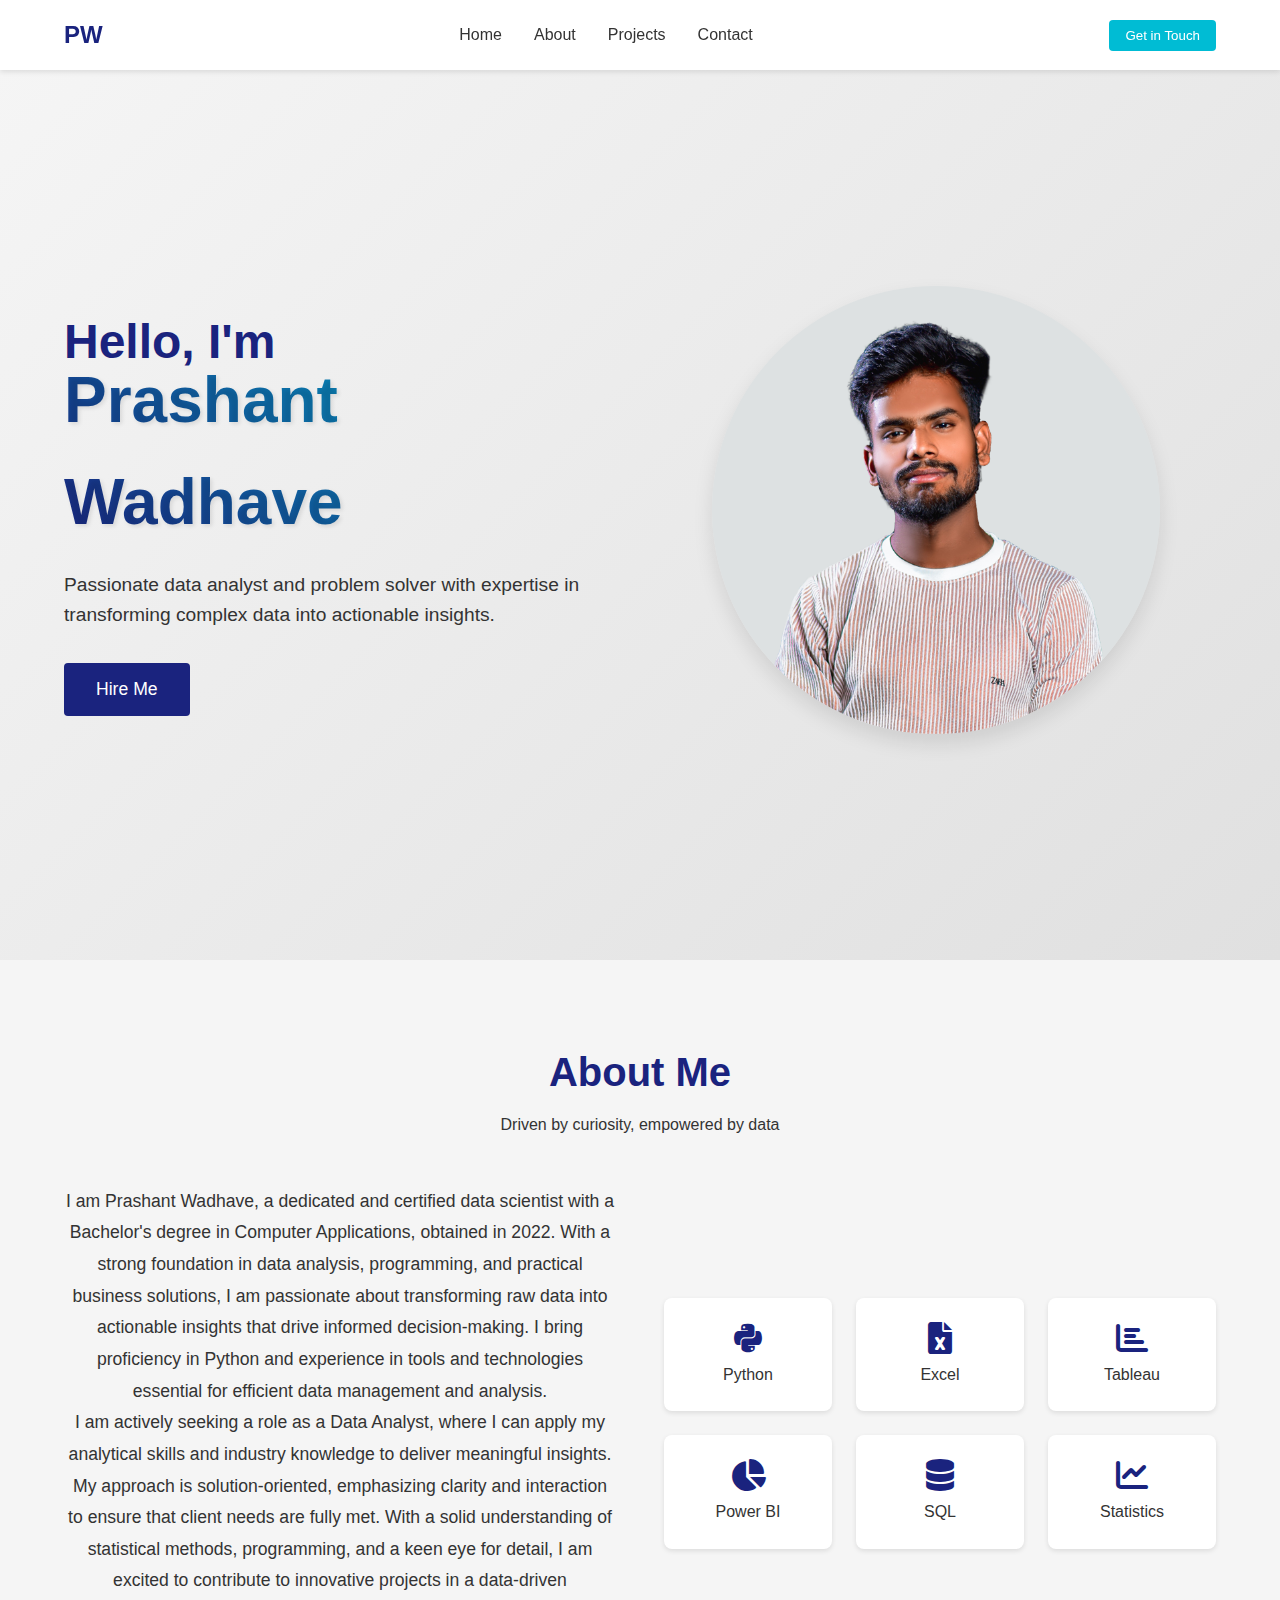
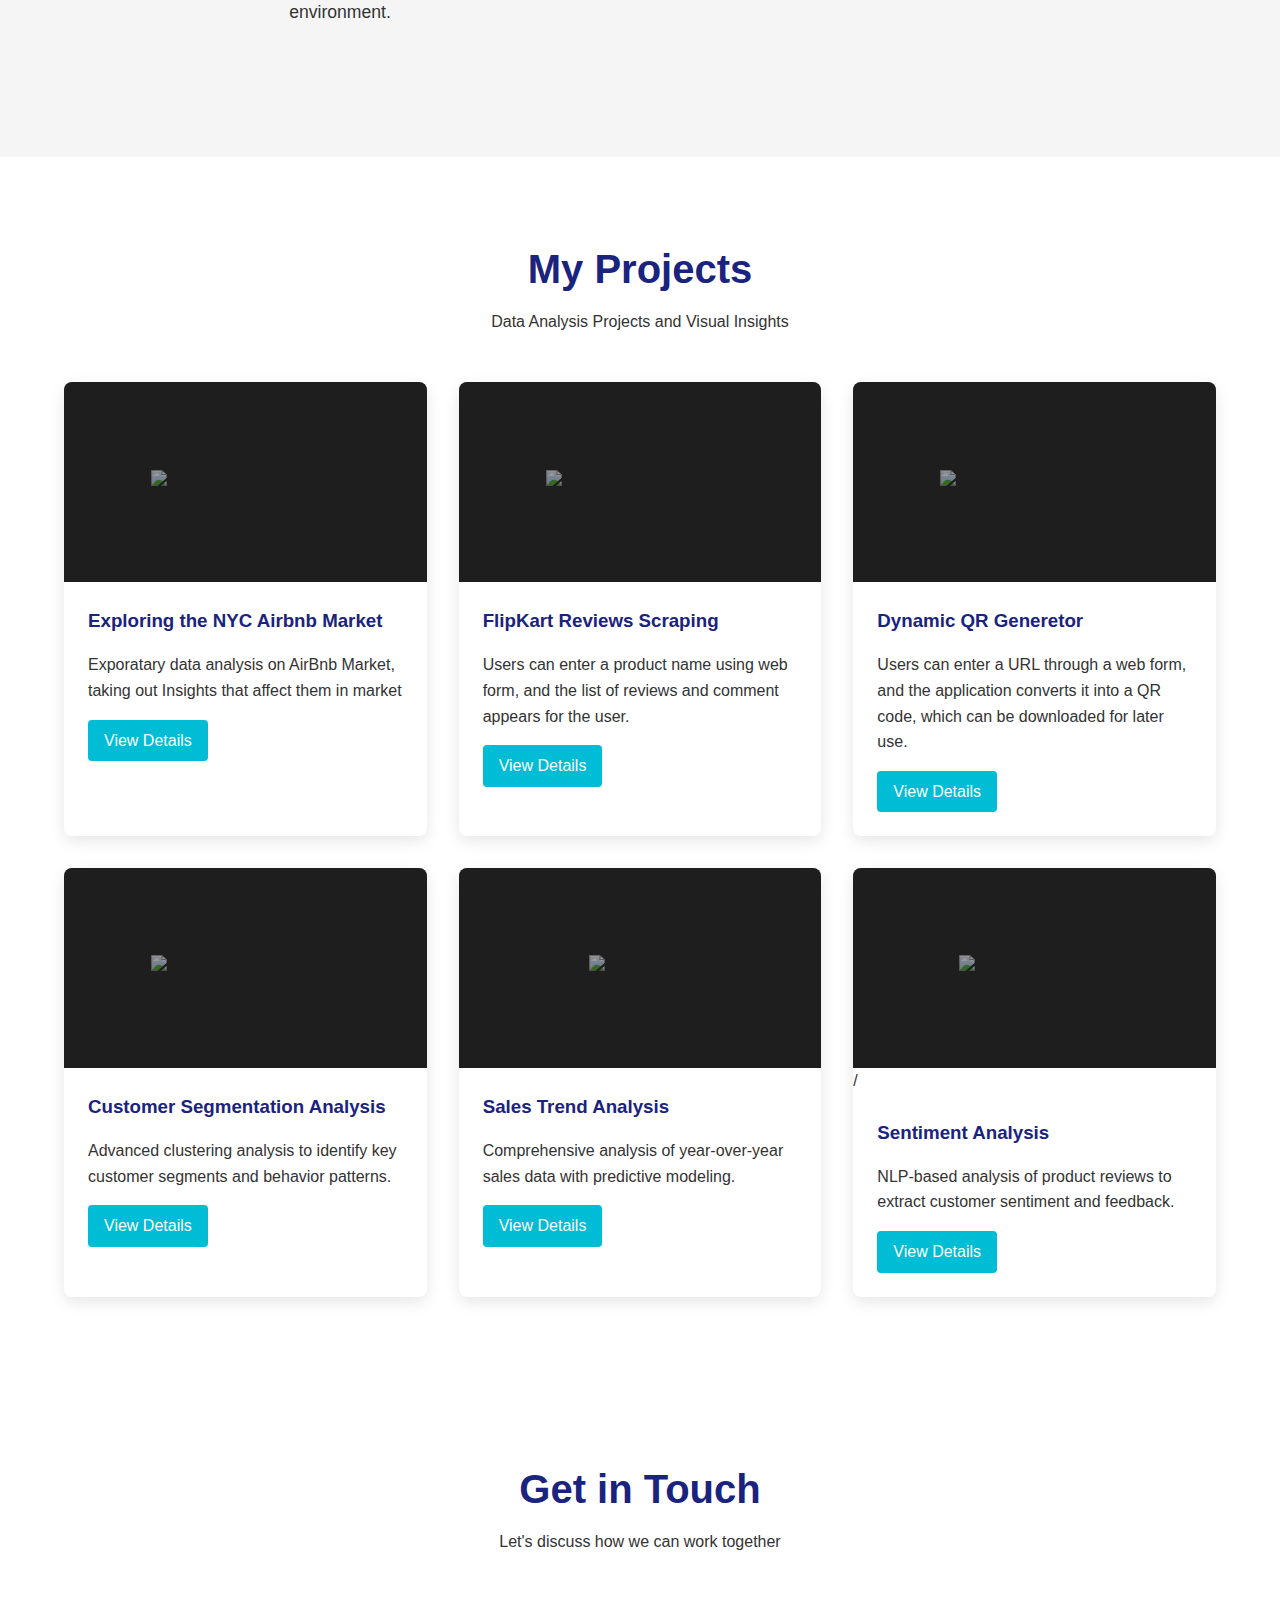
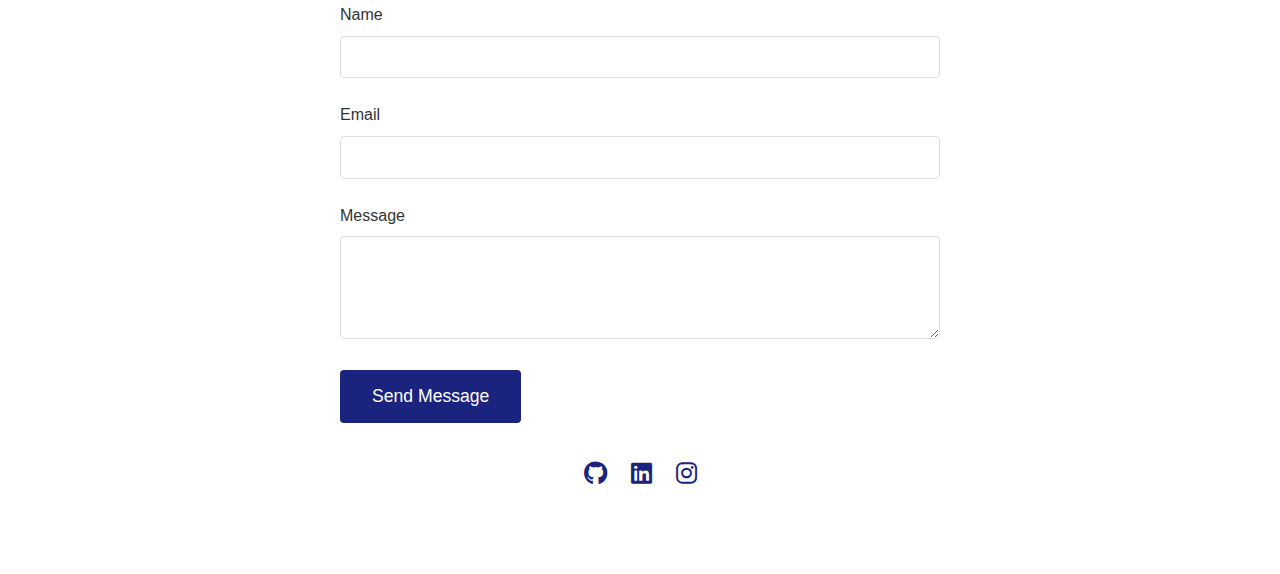
==== index.html @ 9dce6172 "updated favicon" ====
<!DOCTYPE html>
<html lang="en">

<head>
    <meta charset="UTF-8">
    <meta name="viewport" content="width=device-width, initial-scale=1.0">
    <title>Prashant Wadhave - Data Analyst Portfolio</title>
    <link href="https://cdnjs.cloudflare.com/ajax/libs/font-awesome/6.0.0/css/all.min.css" rel="stylesheet">
    <link rel="icon" href="./img/favicon.png" type="image/x-icon">

    <style>
        /* Reset and Base Styles */
        * {
            margin: 0;
            padding: 0;
            box-sizing: border-box;
            font-family: 'Segoe UI', Tahoma, Geneva, Verdana, sans-serif;
        }

        :root {
            --primary-color: #1a237e;
            --accent-color: #00bcd4;
            --text-color: #333;
            --light-bg: #f5f5f5;
        }

        html {
            scroll-behavior: smooth;
        }

        body {
            line-height: 1.6;
            color: var(--text-color);
        }

        /* Header Styles */
        header {
            background: white;
            padding: 1rem 5%;
            position: fixed;
            width: 100%;
            top: 0;
            z-index: 1000;
            box-shadow: 0 2px 5px rgba(0, 0, 0, 0.1);
        }

        nav {
            display: flex;
            justify-content: space-between;
            align-items: center;
        }

        .logo {
            font-size: 1.5rem;
            font-weight: bold;
            color: var(--primary-color);
        }

        .nav-links {
            display: flex;
            gap: 2rem;
        }

        .nav-links a {
            text-decoration: none;
            color: var(--text-color);
            font-weight: 500;
            transition: color 0.3s;
        }

        .nav-links a:hover {
            color: var(--accent-color);
        }

        .get-in-touch {
            padding: 0.5rem 1rem;
            background: var(--accent-color);
            color: white;
            border: none;
            border-radius: 4px;
            cursor: pointer;
            transition: transform 0.3s;
        }

        .get-in-touch:hover {
            transform: translateY(-2px);
        }

        /* Hero Section */
        .hero {
            min-height: 100vh;
            display: flex;
            align-items: center;
            padding: 5rem 5%;
            background: linear-gradient(135deg, #f5f5f5 0%, #e0e0e0 100%);
            margin-top: 60px;
        }

        .hero-content {
            flex: 1;
            padding-right: 2rem;
        }

        .hero-name h1 {
            font-size: 4rem;
            font-weight: bold;
            background: linear-gradient(45deg, var(--primary-color), var(--accent-color));
            -webkit-background-clip: text;
            background-clip: text;
            color: transparent;
            margin-bottom: 1rem;
            animation: fadeInUp 1s ease-out;
            text-shadow: 2px 2px 4px rgba(0, 0, 0, 0.1);
        }

        .hero-image {
            flex: 1;
            display: flex;
            justify-content: center;
            align-items: center;
        }

        .hero-image img {
            max-width: 80%;
            border-radius: 50%;
            box-shadow: 0 10px 20px rgba(0, 0, 0, 0.1);
        }

        .hero h1 {
            font-size: 3rem;
            margin-bottom: 1rem;
            color: var(--primary-color);
        }

        .hero p {
            font-size: 1.2rem;
            margin-bottom: 2rem;
        }

        .hire-me {
            padding: 1rem 2rem;
            background: var(--primary-color);
            color: white;
            border: none;
            border-radius: 4px;
            font-size: 1.1rem;
            cursor: pointer;
            transition: transform 0.3s;
        }

        .hire-me:hover {
            transform: translateY(-2px);
        }

        /* Projects Section */
        .projects {
            padding: 5rem 5%;
            background: white;
        }

        .section-title {
            text-align: center;
            margin-bottom: 3rem;
        }

        .section-title h2 {
            font-size: 2.5rem;
            color: var(--primary-color);
            margin-bottom: 0.5rem;
        }

        .project-grid {
            display: grid;
            grid-template-columns: repeat(auto-fit, minmax(300px, 1fr));
            gap: 2rem;
        }

        .project-card {
            background: transparent;
            border-radius: 8px;
            overflow: hidden;
            box-shadow: 0 5px 15px rgba(0, 0, 0, 0.1);
            transition: transform 0.3s;
            position: relative;
        }

        .project-card:hover {
            transform: translateY(-5px);
        }

        .project-image {
            width: 100%;
            height: 200px;
            background: var(--text-color);
            display: flex;
            justify-content: center;
            align-items: center;
            position: relative;
            overflow: hidden;
        }
        .project-image::after {
            content: '';
            position: absolute;
            top: 0;
            left: 0;
            width: 100%;
            height: 100%;
            background: rgba(0, 0, 0, 0.4);/*  Dark overlay */
            transition: background 0.3s ease;
            
        }
        .project-card:hover .project-image::after {
            background: rgba(0, 0, 0, 0.6);/*  Darker overlay on hover */
           
        }
        

        .project-content {
            padding: 1.5rem;
            color: white;
        }

        .project-content h3 {
            margin-bottom: 1rem;
            color: var(--primary-color);
        }
        .project-content p{
            color: var(--text-color);
        }

        .view-details {
            display: inline-block;
            padding: 0.5rem 1rem;
            background: var(--accent-color);
            color: white;
            text-decoration: none;
            border-radius: 4px;
            margin-top: 1rem;
        }

        /* About Section */
        .about {
            padding: 5rem 5%;
            background: var(--light-bg);
        }

        .about-content {
            display: grid;
            grid-template-columns: 1fr 1fr;
            gap: 3rem;
            align-items: center;
        }

        .about-text {
            font-size: 1.1rem;
            line-height: 1.8;
        }

        .about-image {
            width: 100%;
            height: auto;
            border-radius: 8px;
            box-shadow: 0 10px 20px rgba(0, 0, 0, 0.1);
            transition: transform 0.3s ease;
        }

        .about-image:hover {
            transform: translateY(-5px);
        }

        .skills-grid {
            display: grid;
            grid-template-columns: repeat(auto-fit, minmax(150px, 1fr));
            gap: 1rem;
            margin-top: 2rem;
        }

        .skill-item {
            background: white;
            padding: 1rem;
            border-radius: 4px;
            text-align: center;
            box-shadow: 0 2px 5px rgba(0, 0, 0, 0.1);
        }

        /* Contact Section */
        .contact {
            padding: 5rem 5%;
            background: white;
        }

        .contact-form {
            max-width: 600px;
            margin: 0 auto;
        }

        .form-group {
            margin-bottom: 1.5rem;
        }

        .form-group label {
            display: block;
            margin-bottom: 0.5rem;
        }

        .form-group input,
        .form-group textarea {
            width: 100%;
            padding: 0.8rem;
            border: 1px solid #ddd;
            border-radius: 4px;
        }

        .social-links {
            display: flex;
            justify-content: center;
            gap: 1.5rem;
            margin-top: 2rem;
        }

        .social-links a {
            color: var(--primary-color);
            font-size: 1.5rem;
            transition: color 0.3s;
        }

        .social-links a:hover {
            color: var(--accent-color);
        }

        /* Responsive Design */

        @keyframes fadeInUp {
            from {
                opacity: 0;
                transform: translateY(20px);
            }

            to {
                opacity: 1;
                transform: translateY(0);
            }
        }

        .hero-image {
            flex: 1;
            display: flex;
            justify-content: center;
            align-items: center;
        }

        .hero-image img {
            max-width: 80%;
            border-radius: 100%;
            box-shadow: 0 10px 20px rgba(0, 0, 0, 0.1);
            transition: transform 0.3s ease;
        }

        .hero-image img:hover {
            transform: scale(1.02);
        }

        /* Updated Skills Section with Icons */
        .skills-grid {
            display: grid;
            grid-template-columns: repeat(auto-fit, minmax(150px, 1fr));
            gap: 1.5rem;
            margin-top: 2rem;
        }

        .skill-item {
            background: white;
            padding: 1.5rem;
            border-radius: 8px;
            text-align: center;
            box-shadow: 0 2px 5px rgba(0, 0, 0, 0.1);
            transition: transform 0.3s ease;
        }

        .skill-item:hover {
            transform: translateY(-5px);
        }

        .skill-icon {
            font-size: 2rem;
            color: var(--primary-color);
            margin-bottom: 0.5rem;
        }

        .skill-name {
            font-weight: 500;
            color: var(--text-color);
        }

        @media (max-width: 768px) {
            .hero {
                flex-direction: column;
                text-align: center;
            }

            .hero-content {
                padding-right: 0;
                margin-bottom: 2rem;
            }

            .nav-links {
                display: none;
            }
        }
    </style>
</head>

<body>
    <!-- Header -->
    <header>
        <nav>
            <div class="logo">PW</div>
            <div class="nav-links">
                <a href="#home">Home</a>
                <a href="#about">About</a>
                <a href="#projects">Projects</a>
                <a href="#contact">Contact</a>
            </div>
            <button class="get-in-touch">Get in Touch</button>
        </nav>
    </header>

    <!-- Hero Section -->
    <section id="home" class="hero">
        <div class="hero-content">
            <h1 style="margin-bottom: -2rem ;">Hello, I'm </h1>
            <h1 class="hero-name" style="font-size: 4rem;
            font-weight: bold;
            background: linear-gradient(45deg, var(--primary-color), var(--accent-color));
            -webkit-background-clip: text;
            background-clip: text;
            color: transparent;
            margin-bottom: 1rem;
            animation: fadeInUp 1s ease-out;
            text-shadow: 2px 2px 4px rgba(0, 0, 0, 0.1);">Prashant Wadhave</h1>
            <p>Passionate data analyst and problem solver with expertise in transforming complex data into actionable
                insights.</p>
            <button class="hire-me">Hire Me</button>
        </div>
        <div class="hero-image">
            <img src="./img/model4.jpg" alt="Prashant Wadhave">
        </div>
    </section>

    <!-- About Section -->
    <section id="about" class="about">
        <div class="section-title">
            <div class="section-title">
                <h2>About Me</h2>
                <p>Driven by curiosity, empowered by data</p>
            </div>
            <div class="about-content">
                <div class="about-text">
                    <p>I am Prashant Wadhave, a dedicated and certified data scientist with a Bachelor's degree in
                        Computer Applications, obtained in 2022. With a strong foundation in data analysis, programming,
                        and practical business solutions, I am passionate about transforming raw data into actionable
                        insights that drive informed decision-making. I bring proficiency in Python and experience in
                        tools and technologies essential for efficient data management and analysis.</p>

                    <p>I am actively seeking a role as a Data Analyst, where I can apply my analytical skills and
                        industry knowledge to deliver meaningful insights. My approach is solution-oriented, emphasizing
                        clarity and interaction to ensure that client needs are fully met. With a solid understanding of
                        statistical methods, programming, and a keen eye for detail, I am excited to contribute to
                        innovative projects in a data-driven environment.</p>
                </div>
            


                <div class="skills-grid">
                    <div class="skill-item">
                        <i class="fab fa-python skill-icon"></i>
                        <div class="skill-name">Python</div>
                    </div>
                    <div class="skill-item">
                        <i class="fas fa-file-excel skill-icon"></i>
                        <div class="skill-name">Excel</div>
                    </div>
                    <div class="skill-item">
                        <i class="fas fa-chart-bar skill-icon"></i>
                        <div class="skill-name">Tableau</div>
                    </div>
                    <div class="skill-item">
                        <i class="fas fa-chart-pie skill-icon"></i>
                        <div class="skill-name">Power BI</div>
                    </div>
                    <div class="skill-item">
                        <i class="fas fa-database skill-icon"></i>
                        <div class="skill-name">SQL</div>
                    </div>
                    <div class="skill-item">
                        <i class="fas fa-chart-line skill-icon"></i>
                        <div class="skill-name">Statistics</div>
                    </div>
                </div>
    </section>
    <!-- Projects Section -->
    <section id="projects" class="projects">
        <div class="section-title">
            <h2>My Projects</h2>
            <p>Data Analysis Projects and Visual Insights</p>
        </div>
        <div class="project-grid">
            <div class="project-card">
                <div class="project-image">
                    <img src="https://images.pexels.com/photos/16282318/pexels-photo-16282318/free-photo-of-a-person-filling-in-documents.jpeg?auto=compress&cs=tinysrgb&w=1260&h=750&dpr=1" alt="Customer Segmentation">
                </div>
                <div class="project-content">
                    <h3>Exploring the NYC Airbnb Market</h3>
                    <p>Exporatary data analysis on AirBnb Market, taking out Insights that affect them in market</p>
                    <a href="#" class="view-details">View Details</a>
                </div>
            </div>
            <div class="project-card">
                <div class="project-image">
                    <img src="https://images.pexels.com/photos/16282318/pexels-photo-16282318/free-photo-of-a-person-filling-in-documents.jpeg?auto=compress&cs=tinysrgb&w=1260&h=750&dpr=1" alt="Customer Segmentation">
                </div>
                <div class="project-content">
                    <h3>FlipKart Reviews Scraping</h3>
                    <p> Users can enter a product name using web form, and the list of reviews and comment appears for the user.
                        </p>
                    <a href="#" class="view-details">View Details</a>
                </div>
            </div>
            <div class="project-card">
                <div class="project-image">
                    <img src="https://images.pexels.com/photos/16282318/pexels-photo-16282318/free-photo-of-a-person-filling-in-documents.jpeg?auto=compress&cs=tinysrgb&w=1260&h=750&dpr=1" alt="Customer Segmentation">
                </div>
                <div class="project-content">
                    <h3>Dynamic QR Generetor</h3>
                    <p>Users can enter a URL through a web form, and
                        the application converts it into a QR code, which can be downloaded
                        for later use. </p>
                    <a href="#" class="view-details">View Details</a>
                </div>
            </div>
            <div class="project-card">
                <div class="project-image">
                    <img src="https://images.pexels.com/photos/16282318/pexels-photo-16282318/free-photo-of-a-person-filling-in-documents.jpeg?auto=compress&cs=tinysrgb&w=1260&h=750&dpr=1" alt="Customer Segmentation">
                </div>
                <div class="project-content">
                    <h3>Customer Segmentation Analysis</h3>
                    <p>Advanced clustering analysis to identify key customer segments and behavior patterns.</p>
                    <a href="#" class="view-details">View Details</a>
                </div>
            </div>
            <div class="project-card">
                <div class="project-image">
                    <img src="https://images.pexels.com/photos/577210/pexels-photo-577210.jpeg?auto=compress&cs=tinysrgb&w=1260&h=750&dpr=1" alt="Sales Trend">
                </div>
                <div class="project-content">
                    <h3>Sales Trend Analysis</h3>
                    <p>Comprehensive analysis of year-over-year sales data with predictive modeling.</p>
                    <a href="#" class="view-details">View Details</a>
                </div>
            </div>
            <div class="project-card">
                <div class="project-image">
                    <img src="https://images.pexels.com/photos/669612/pexels-photo-669612.jpeg?auto=compress&cs=tinysrgb&w=1260&h=750&dpr=1" alt="Sentiment Analysis">
                </div>/
                <div class="project-content">
                    <h3>Sentiment Analysis</h3>
                    <p>NLP-based analysis of product reviews to extract customer sentiment and feedback.</p>
                    <a href="#" class="view-details">View Details</a>
                </div>
            </div>
        </div>
    </section>


    <!-- Contact Section -->
    <section id="contact" class="contact">
        <div class="section-title">
            <h2>Get in Touch</h2>
            <p>Let's discuss how we can work together</p>
        </div>
        <form class="contact-form">
            <div class="form-group">
                <label for="name">Name</label>
                <input type="text" id="name" required>
            </div>
            <div class="form-group">
                <label for="email">Email</label>
                <input type="email" id="email" required>
            </div>
            <div class="form-group">
                <label for="message">Message</label>
                <textarea id="message" rows="5" required></textarea>
            </div>
            <button type="submit" class="hire-me">Send Message</button>
        </form>
        <div class="social-links">
            <a href="https://github.com/prashdev01"><i class="fab fa-github"></i></a>
            <a href="https://www.linkedin.com/in/prashant-wadhave-48137625a/"><i class="fab fa-linkedin"></i></a>
            <a href="https://www.instagram.com/prashant_wadhave_11"><i class="fab fa-instagram"></i></a>
        </div>
    </section>

    <script>
        // Smooth scrolling for navigation links
        document.querySelectorAll('a[href^="#"]').forEach(anchor => {
            anchor.addEventListener('click', function (e) {
                e.preventDefault();
                document.querySelector(this.getAttribute('href')).scrollIntoView({
                    behavior: 'smooth'
                });
            });
        });

        // Get in Touch button scroll to contact section
        document.querySelector('.get-in-touch').addEventListener('click', function () {
            document.querySelector('#contact').scrollIntoView({
                behavior: 'smooth'
            });
        });

        // Form submission handler
        document.querySelector('.contact-form').addEventListener('submit', function (e) {
            e.preventDefault();
            alert('Thank you for your message! I will get back to you soon.');
            this.reset();
        });

        // Hire Me button handler (you can modify this to download resume)
        document.querySelector('.hire-me').addEventListener('click', function () {
            window.open('./img/prashant_data_analyst.pdf', '_blank');
        });
    </script>
</body>

</html>
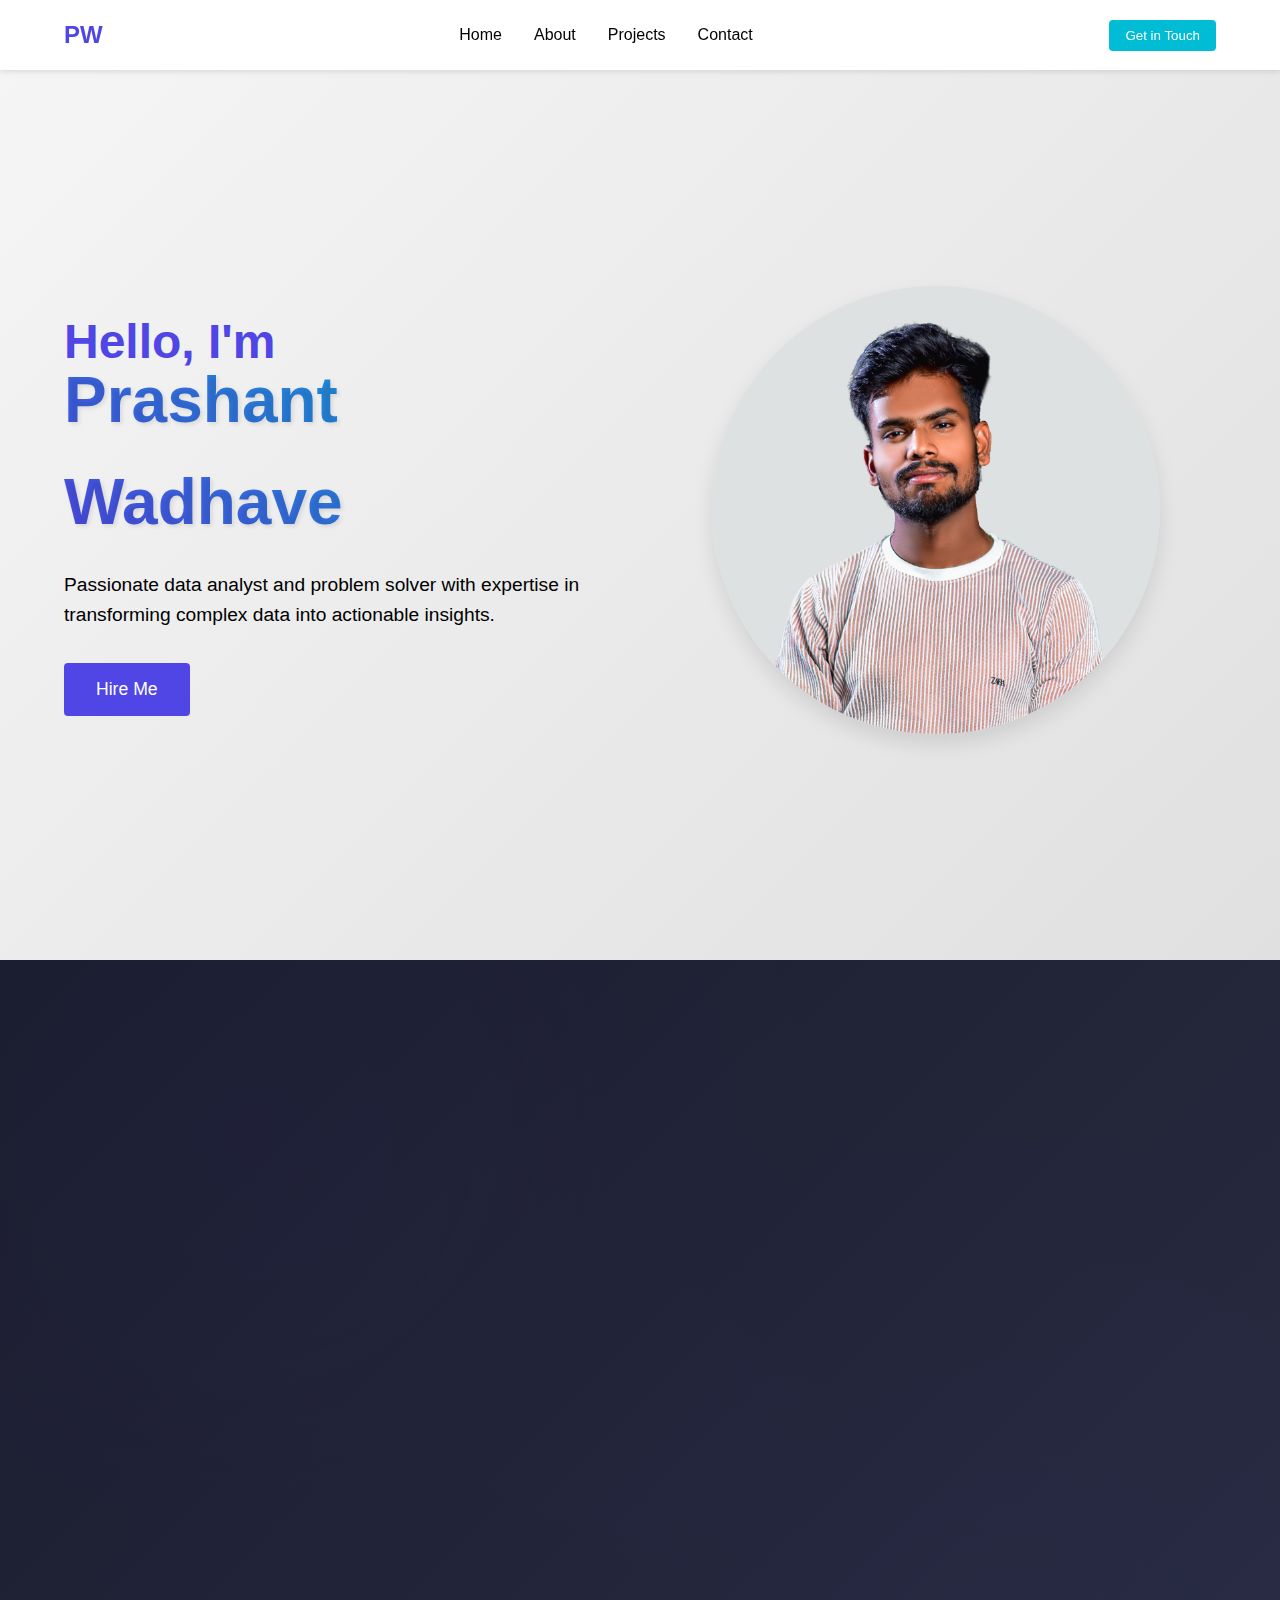
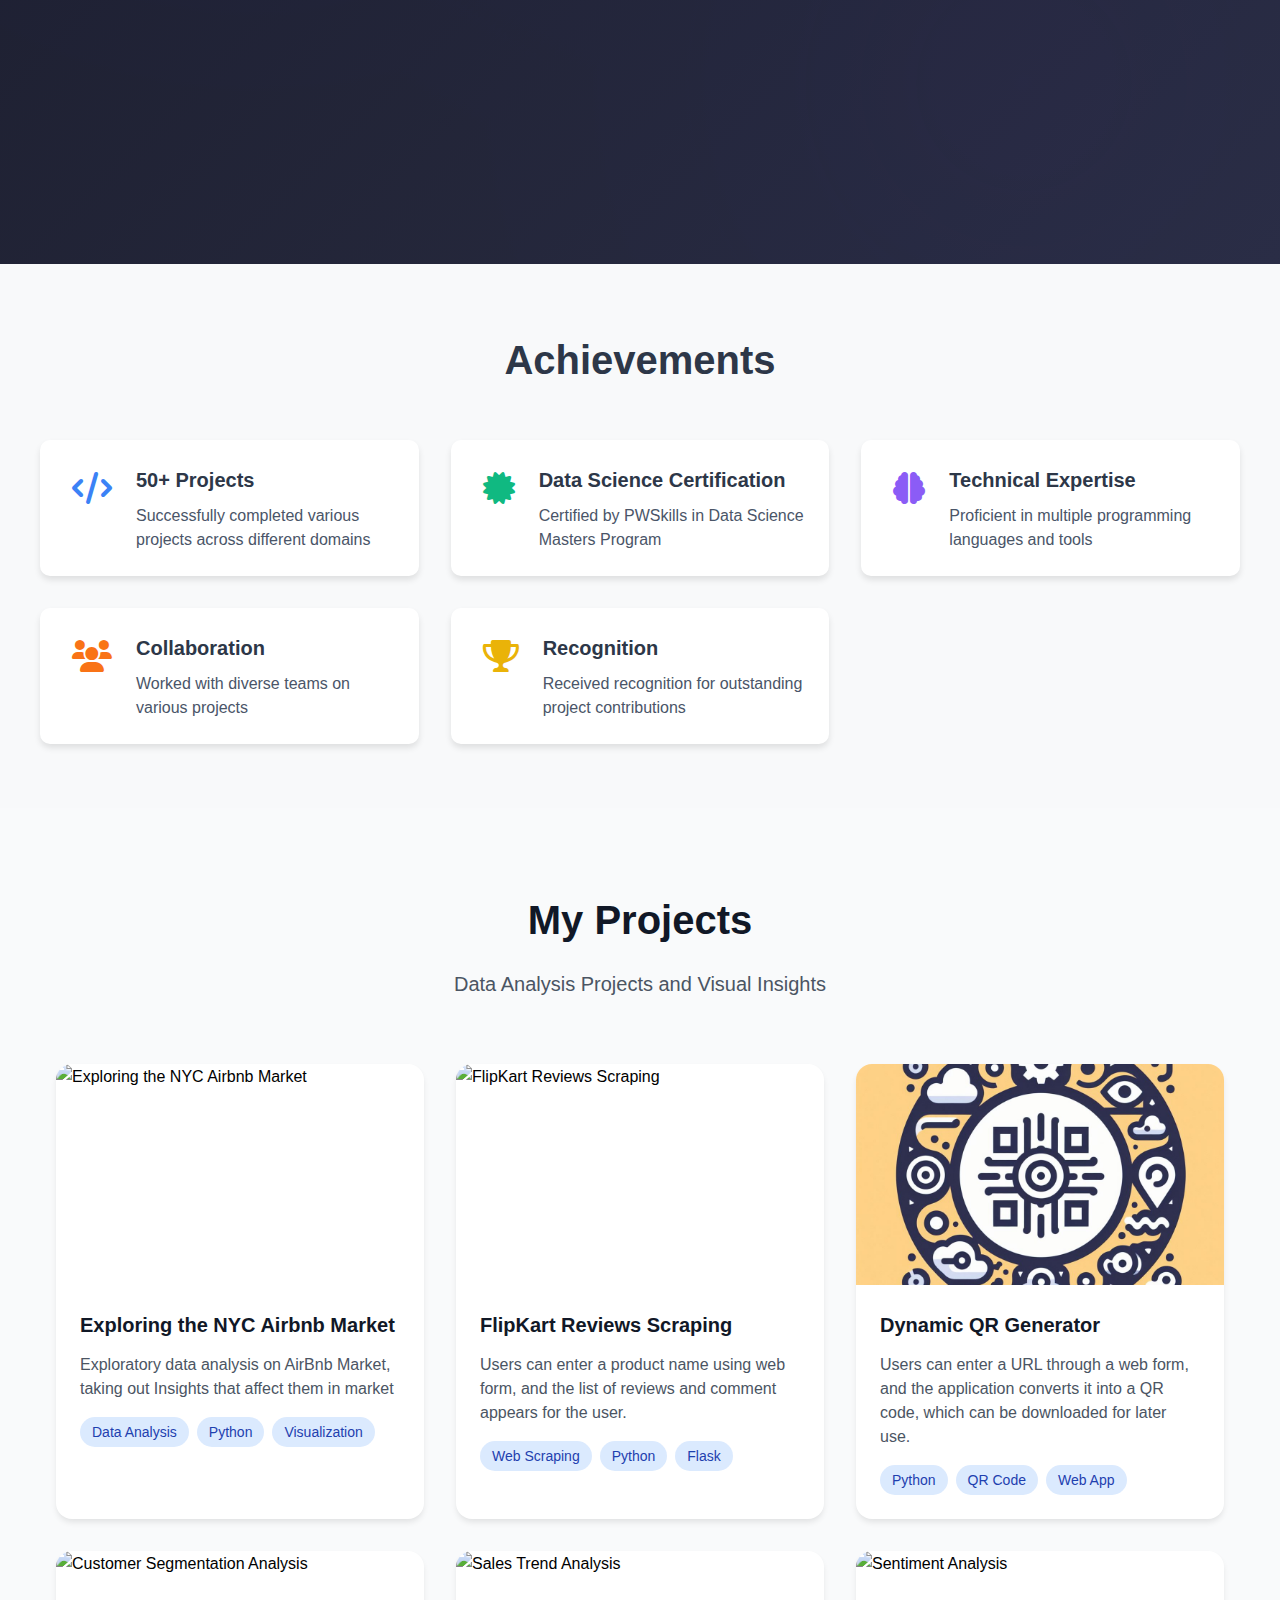
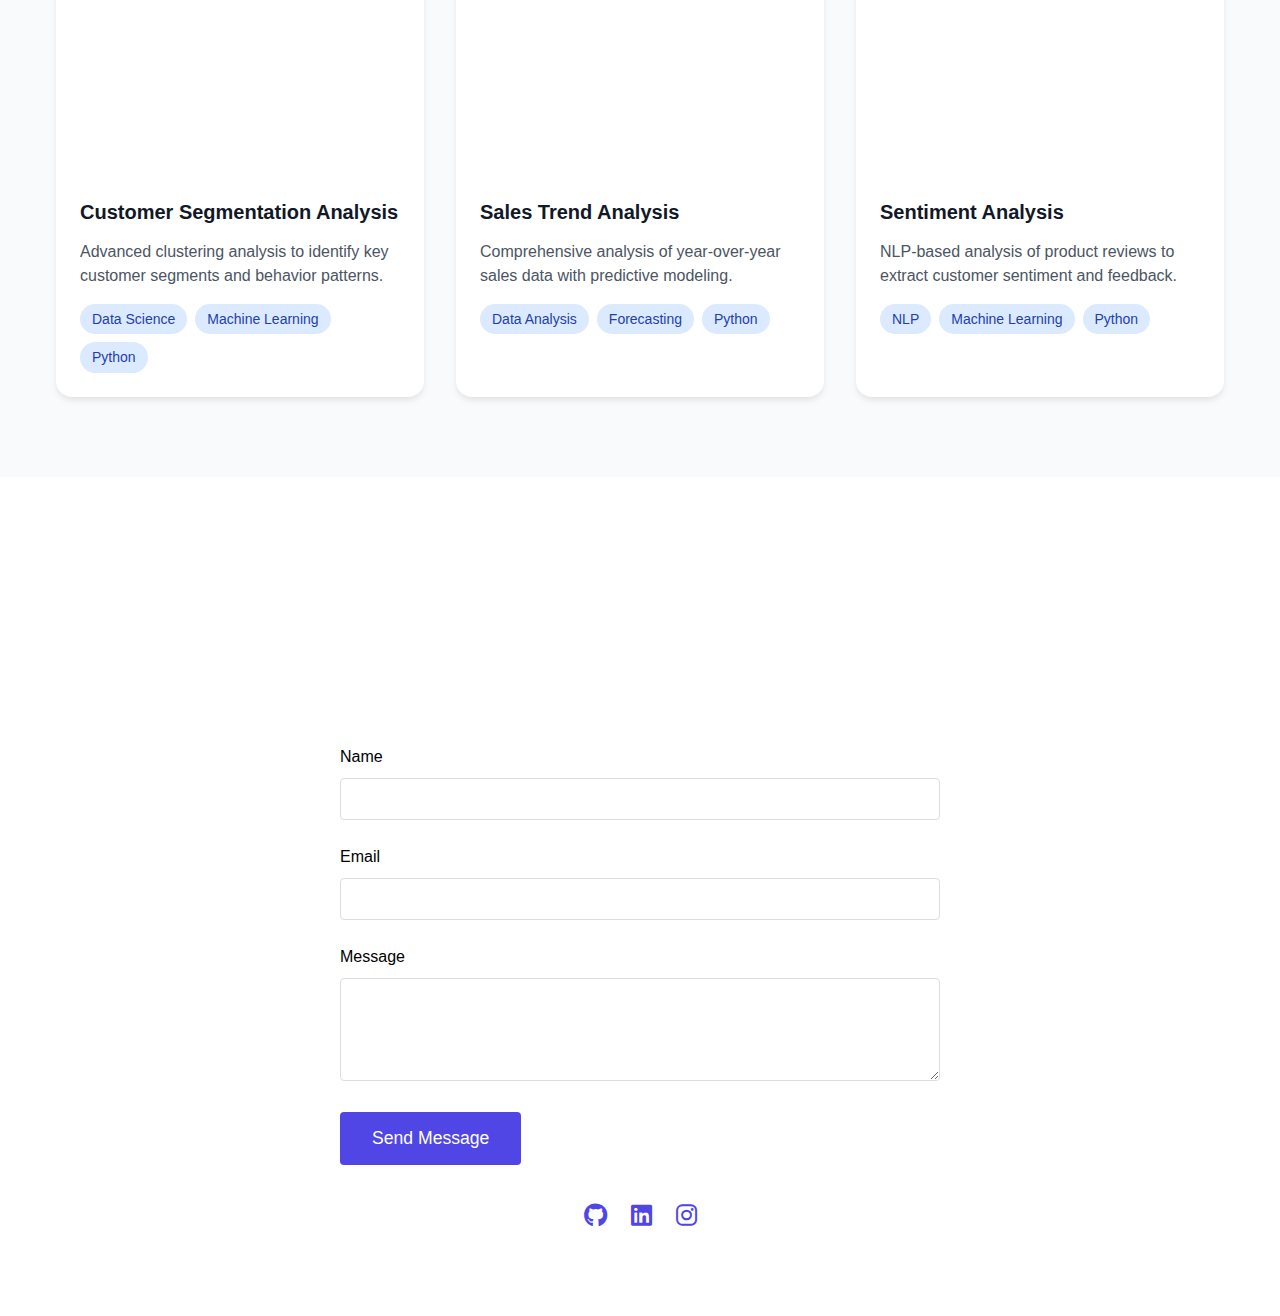
==== commit 6c0c85d6: "added UI developments" ====
--- a/index.html
+++ b/index.html
@@ -6,408 +6,156 @@
     <meta name="viewport" content="width=device-width, initial-scale=1.0">
     <title>Prashant Wadhave - Data Analyst Portfolio</title>
     <link href="https://cdnjs.cloudflare.com/ajax/libs/font-awesome/6.0.0/css/all.min.css" rel="stylesheet">
-    <link rel="icon" href="./img/favicon.png" type="image/x-icon">
-
+    <link rel="icon" href="./img/favicon.ico" type="image/x-icon">
+    <link rel="stylesheet" href="style.css">
     <style>
-        /* Reset and Base Styles */
-        * {
-            margin: 0;
-            padding: 0;
-            box-sizing: border-box;
-            font-family: 'Segoe UI', Tahoma, Geneva, Verdana, sans-serif;
-        }
-
-        :root {
-            --primary-color: #1a237e;
-            --accent-color: #00bcd4;
-            --text-color: #333;
-            --light-bg: #f5f5f5;
-        }
-
-        html {
-            scroll-behavior: smooth;
-        }
-
-        body {
-            line-height: 1.6;
-            color: var(--text-color);
-        }
-
-        /* Header Styles */
-        header {
-            background: white;
-            padding: 1rem 5%;
-            position: fixed;
-            width: 100%;
-            top: 0;
-            z-index: 1000;
-            box-shadow: 0 2px 5px rgba(0, 0, 0, 0.1);
-        }
-
-        nav {
-            display: flex;
-            justify-content: space-between;
-            align-items: center;
-        }
-
-        .logo {
-            font-size: 1.5rem;
-            font-weight: bold;
-            color: var(--primary-color);
-        }
-
-        .nav-links {
-            display: flex;
-            gap: 2rem;
-        }
-
-        .nav-links a {
-            text-decoration: none;
-            color: var(--text-color);
-            font-weight: 500;
-            transition: color 0.3s;
-        }
-
-        .nav-links a:hover {
-            color: var(--accent-color);
-        }
-
-        .get-in-touch {
-            padding: 0.5rem 1rem;
-            background: var(--accent-color);
-            color: white;
-            border: none;
-            border-radius: 4px;
-            cursor: pointer;
-            transition: transform 0.3s;
-        }
-
-        .get-in-touch:hover {
-            transform: translateY(-2px);
-        }
-
-        /* Hero Section */
-        .hero {
-            min-height: 100vh;
-            display: flex;
-            align-items: center;
-            padding: 5rem 5%;
-            background: linear-gradient(135deg, #f5f5f5 0%, #e0e0e0 100%);
-            margin-top: 60px;
-        }
-
-        .hero-content {
-            flex: 1;
-            padding-right: 2rem;
-        }
-
-        .hero-name h1 {
-            font-size: 4rem;
-            font-weight: bold;
-            background: linear-gradient(45deg, var(--primary-color), var(--accent-color));
-            -webkit-background-clip: text;
-            background-clip: text;
-            color: transparent;
+        .projects-section {
+            padding: 5rem 1rem;
+            background-color: #f9fafb;
+        }
+
+        .section-header {
+            text-align: center;
+            max-width: 800px;
+            margin: 0 auto 4rem auto;
+        }
+
+        .section-header h2 {
+            font-size: 2.5rem;
+            color: #111827;
             margin-bottom: 1rem;
-            animation: fadeInUp 1s ease-out;
-            text-shadow: 2px 2px 4px rgba(0, 0, 0, 0.1);
-        }
-
-        .hero-image {
-            flex: 1;
-            display: flex;
-            justify-content: center;
-            align-items: center;
-        }
-
-        .hero-image img {
-            max-width: 80%;
-            border-radius: 50%;
-            box-shadow: 0 10px 20px rgba(0, 0, 0, 0.1);
-        }
-
-        .hero h1 {
-            font-size: 3rem;
-            margin-bottom: 1rem;
-            color: var(--primary-color);
-        }
-
-        .hero p {
-            font-size: 1.2rem;
-            margin-bottom: 2rem;
-        }
-
-        .hire-me {
-            padding: 1rem 2rem;
-            background: var(--primary-color);
-            color: white;
-            border: none;
-            border-radius: 4px;
-            font-size: 1.1rem;
-            cursor: pointer;
-            transition: transform 0.3s;
-        }
-
-        .hire-me:hover {
-            transform: translateY(-2px);
-        }
-
-        /* Projects Section */
-        .projects {
-            padding: 5rem 5%;
-            background: white;
-        }
-
-        .section-title {
-            text-align: center;
-            margin-bottom: 3rem;
-        }
-
-        .section-title h2 {
-            font-size: 2.5rem;
-            color: var(--primary-color);
-            margin-bottom: 0.5rem;
+            font-weight: 700;
+        }
+
+        .section-header p {
+            font-size: 1.25rem;
+            color: #4b5563;
         }
 
         .project-grid {
             display: grid;
             grid-template-columns: repeat(auto-fit, minmax(300px, 1fr));
             gap: 2rem;
+            max-width: 1200px;
+            margin: 0 auto;
+            padding: 0 1rem;
         }
 
         .project-card {
-            background: transparent;
-            border-radius: 8px;
+            background: white;
+            border-radius: 1rem;
             overflow: hidden;
-            box-shadow: 0 5px 15px rgba(0, 0, 0, 0.1);
-            transition: transform 0.3s;
-            position: relative;
+            box-shadow: 0 4px 6px -1px rgba(0, 0, 0, 0.1);
+            transition: all 0.3s ease;
         }
 
         .project-card:hover {
-            transform: translateY(-5px);
-        }
-
-        .project-image {
-            width: 100%;
-            height: 200px;
-            background: var(--text-color);
-            display: flex;
-            justify-content: center;
-            align-items: center;
+            transform: translateY(-8px);
+            box-shadow: 0 10px 15px -3px rgba(0, 0, 0, 0.1);
+        }
+
+        .project-image-container {
             position: relative;
             overflow: hidden;
-        }
-        .project-image::after {
-            content: '';
+            padding-top: 60%;
+        }
+
+        .project-image {
             position: absolute;
             top: 0;
             left: 0;
             width: 100%;
             height: 100%;
-            background: rgba(0, 0, 0, 0.4);/*  Dark overlay */
-            transition: background 0.3s ease;
-            
-        }
-        .project-card:hover .project-image::after {
-            background: rgba(0, 0, 0, 0.6);/*  Darker overlay on hover */
-           
-        }
-        
+            object-fit: cover;
+            transition: transform 0.3s ease;
+        }
+
+        .project-card:hover .project-image {
+            transform: scale(1.1);
+        }
+
+        .project-overlay {
+            position: absolute;
+            top: 0;
+            left: 0;
+            right: 0;
+            bottom: 0;
+            background: rgba(0, 0, 0, 0);
+            display: flex;
+            align-items: center;
+            justify-content: center;
+            gap: 1rem;
+            opacity: 0;
+            transition: all 0.3s ease;
+        }
+
+        .project-card:hover .project-overlay {
+            background: rgba(0, 0, 0, 0.3);
+            opacity: 1;
+        }
+
+        .project-link {
+            background: white;
+            border-radius: 50%;
+            width: 40px;
+            height: 40px;
+            display: flex;
+            align-items: center;
+            justify-content: center;
+            text-decoration: none;
+            color: #111827;
+            transition: all 0.2s ease;
+        }
+
+        .project-link:hover {
+            background: #f3f4f6;
+            transform: scale(1.1);
+        }
 
         .project-content {
             padding: 1.5rem;
-            color: white;
-        }
-
-        .project-content h3 {
+        }
+
+        .project-title {
+            font-size: 1.25rem;
+            font-weight: 600;
+            color: #111827;
+            margin-bottom: 0.75rem;
+        }
+
+        .project-description {
+            color: #4b5563;
             margin-bottom: 1rem;
-            color: var(--primary-color);
-        }
-        .project-content p{
-            color: var(--text-color);
-        }
-
-        .view-details {
-            display: inline-block;
-            padding: 0.5rem 1rem;
-            background: var(--accent-color);
-            color: white;
-            text-decoration: none;
-            border-radius: 4px;
-            margin-top: 1rem;
-        }
-
-        /* About Section */
-        .about {
-            padding: 5rem 5%;
-            background: var(--light-bg);
-        }
-
-        .about-content {
-            display: grid;
-            grid-template-columns: 1fr 1fr;
-            gap: 3rem;
-            align-items: center;
-        }
-
-        .about-text {
-            font-size: 1.1rem;
-            line-height: 1.8;
-        }
-
-        .about-image {
-            width: 100%;
-            height: auto;
-            border-radius: 8px;
-            box-shadow: 0 10px 20px rgba(0, 0, 0, 0.1);
-            transition: transform 0.3s ease;
-        }
-
-        .about-image:hover {
-            transform: translateY(-5px);
-        }
-
-        .skills-grid {
-            display: grid;
-            grid-template-columns: repeat(auto-fit, minmax(150px, 1fr));
-            gap: 1rem;
-            margin-top: 2rem;
-        }
-
-        .skill-item {
-            background: white;
-            padding: 1rem;
-            border-radius: 4px;
-            text-align: center;
-            box-shadow: 0 2px 5px rgba(0, 0, 0, 0.1);
-        }
-
-        /* Contact Section */
-        .contact {
-            padding: 5rem 5%;
-            background: white;
-        }
-
-        .contact-form {
-            max-width: 600px;
-            margin: 0 auto;
-        }
-
-        .form-group {
-            margin-bottom: 1.5rem;
-        }
-
-        .form-group label {
-            display: block;
-            margin-bottom: 0.5rem;
-        }
-
-        .form-group input,
-        .form-group textarea {
-            width: 100%;
-            padding: 0.8rem;
-            border: 1px solid #ddd;
-            border-radius: 4px;
-        }
-
-        .social-links {
+            line-height: 1.5;
+        }
+
+        .project-tags {
             display: flex;
-            justify-content: center;
-            gap: 1.5rem;
-            margin-top: 2rem;
-        }
-
-        .social-links a {
-            color: var(--primary-color);
-            font-size: 1.5rem;
-            transition: color 0.3s;
-        }
-
-        .social-links a:hover {
-            color: var(--accent-color);
-        }
-
-        /* Responsive Design */
-
-        @keyframes fadeInUp {
-            from {
-                opacity: 0;
-                transform: translateY(20px);
+            flex-wrap: wrap;
+            gap: 0.5rem;
+        }
+
+        .project-tag {
+            background: #dbeafe;
+            color: #1e40af;
+            padding: 0.25rem 0.75rem;
+            border-radius: 9999px;
+            font-size: 0.875rem;
+            font-weight: 500;
+        }
+
+        /* Responsive adjustments */
+        @media (max-width: 768px) {
+            .project-grid {
+                grid-template-columns: repeat(auto-fit, minmax(280px, 1fr));
             }
 
-            to {
-                opacity: 1;
-                transform: translateY(0);
+            .section-header h2 {
+                font-size: 2rem;
             }
         }
-
-        .hero-image {
-            flex: 1;
-            display: flex;
-            justify-content: center;
-            align-items: center;
-        }
-
-        .hero-image img {
-            max-width: 80%;
-            border-radius: 100%;
-            box-shadow: 0 10px 20px rgba(0, 0, 0, 0.1);
-            transition: transform 0.3s ease;
-        }
-
-        .hero-image img:hover {
-            transform: scale(1.02);
-        }
-
-        /* Updated Skills Section with Icons */
-        .skills-grid {
-            display: grid;
-            grid-template-columns: repeat(auto-fit, minmax(150px, 1fr));
-            gap: 1.5rem;
-            margin-top: 2rem;
-        }
-
-        .skill-item {
-            background: white;
-            padding: 1.5rem;
-            border-radius: 8px;
-            text-align: center;
-            box-shadow: 0 2px 5px rgba(0, 0, 0, 0.1);
-            transition: transform 0.3s ease;
-        }
-
-        .skill-item:hover {
-            transform: translateY(-5px);
-        }
-
-        .skill-icon {
-            font-size: 2rem;
-            color: var(--primary-color);
-            margin-bottom: 0.5rem;
-        }
-
-        .skill-name {
-            font-weight: 500;
-            color: var(--text-color);
-        }
-
-        @media (max-width: 768px) {
-            .hero {
-                flex-direction: column;
-                text-align: center;
-            }
-
-            .hero-content {
-                padding-right: 0;
-                margin-bottom: 2rem;
-            }
-
-            .nav-links {
-                display: none;
-            }
-        }
     </style>
+  
 </head>
 
 <body>
@@ -437,7 +185,7 @@
             color: transparent;
             margin-bottom: 1rem;
             animation: fadeInUp 1s ease-out;
-            text-shadow: 2px 2px 4px rgba(0, 0, 0, 0.1);">Prashant Wadhave</h1>
+            text-shadow: 2px 2px 4px rgba(0, 0, 0, 0.1);" id="text_one">Prashant Wadhave</h1>
             <p>Passionate data analyst and problem solver with expertise in transforming complex data into actionable
                 insights.</p>
             <button class="hire-me">Hire Me</button>
@@ -448,188 +196,295 @@
     </section>
 
     <!-- About Section -->
-    <section id="about" class="about">
-        <div class="section-title">
+    <section class="about" id="about" >
+        <div class="background-animation"></div>
+        <div class="container">
             <div class="section-title">
                 <h2>About Me</h2>
                 <p>Driven by curiosity, empowered by data</p>
             </div>
+
             <div class="about-content">
                 <div class="about-text">
-                    <p>I am Prashant Wadhave, a dedicated and certified data scientist with a Bachelor's degree in
+                    <p>I am Prashant Wadhave, a dedicated and <b style="color: var(--primary-color);"> certified in Data Science </b>  with a Bachelor's degree in
                         Computer Applications, obtained in 2022. With a strong foundation in data analysis, programming,
                         and practical business solutions, I am passionate about transforming raw data into actionable
-                        insights that drive informed decision-making. I bring proficiency in Python and experience in
-                        tools and technologies essential for efficient data management and analysis.</p>
-
-                    <p>I am actively seeking a role as a Data Analyst, where I can apply my analytical skills and
+                        insights that drive informed decision-making.</p>
+
+                    <p>I am actively seeking a role as a <b style="color: var(--primary-color);"> Data Analyst</b>, where I can apply my analytical skills and
                         industry knowledge to deliver meaningful insights. My approach is solution-oriented, emphasizing
-                        clarity and interaction to ensure that client needs are fully met. With a solid understanding of
-                        statistical methods, programming, and a keen eye for detail, I am excited to contribute to
-                        innovative projects in a data-driven environment.</p>
-                </div>
-            
-
+                        clarity and interaction to ensure that client needs are fully met.</p>
+                </div>
 
                 <div class="skills-grid">
-                    <div class="skill-item">
-                        <i class="fab fa-python skill-icon"></i>
-                        <div class="skill-name">Python</div>
-                    </div>
-                    <div class="skill-item">
-                        <i class="fas fa-file-excel skill-icon"></i>
-                        <div class="skill-name">Excel</div>
-                    </div>
-                    <div class="skill-item">
-                        <i class="fas fa-chart-bar skill-icon"></i>
-                        <div class="skill-name">Tableau</div>
-                    </div>
-                    <div class="skill-item">
-                        <i class="fas fa-chart-pie skill-icon"></i>
-                        <div class="skill-name">Power BI</div>
-                    </div>
-                    <div class="skill-item">
-                        <i class="fas fa-database skill-icon"></i>
-                        <div class="skill-name">SQL</div>
-                    </div>
-                    <div class="skill-item">
-                        <i class="fas fa-chart-line skill-icon"></i>
-                        <div class="skill-name">Statistics</div>
-                    </div>
-                </div>
+                    <div class="skills-container">
+                        <div class="skill-item">
+                            <i class="fab fa-python skill-icon"></i>
+                            <div class="skill-name">Python</div>
+                            <div class="skill-progress">
+                                <div class="progress-bar" style="width: 90%"></div>
+                            </div>
+                        </div>
+                        <div class="skill-item">
+                            <i class="fas fa-file-excel skill-icon"></i>
+                            <div class="skill-name">Excel</div>
+                            <div class="skill-progress">
+                                <div class="progress-bar" style="width: 85%"></div>
+                            </div>
+                        </div>
+                        <div class="skill-item">
+                            <i class="fas fa-chart-pie skill-icon"></i>
+                            <div class="skill-name">Power BI</div>
+                            <div class="skill-progress">
+                                <div class="progress-bar" style="width: 85%"></div>
+                            </div>
+                        </div>
+                        <div class="skill-item">
+                            <i class="fas fa-chart-bar skill-icon"></i>
+                            <div class="skill-name">Tableau</div>
+                            <div class="skill-progress">
+                                <div class="progress-bar" style="width: 80%"></div>
+                            </div>
+                        </div>
+                        <div class="skill-item">
+                            <i class="fas fa-database skill-icon"></i>
+                            <div class="skill-name">SQL</div>
+                            <div class="skill-progress">
+                                <div class="progress-bar" style="width: 88%"></div>
+                            </div>
+                        </div>
+                        <div class="skill-item">
+                            <i class="fas fa-chart-line skill-icon"></i>
+                            <div class="skill-name">Statistics</div>
+                            <div class="skill-progress">
+                                <div class="progress-bar" style="width: 82%"></div>
+                            </div>
+                        </div>
+                    </div>
+                </div>
+            </div>
+        </div>
     </section>
-    <!-- Projects Section -->
-    <section id="projects" class="projects">
-        <div class="section-title">
+    <section>
+        <div class="container">
+            <h2>Achievements</h2>
+            <div class="achievements-grid">
+                <div class="achievement-card">
+                    <div class="achievement-content">
+                        <i class="icon fas fa-code blue"></i>
+                        <div class="achievement-text">
+                            <h3>50+ Projects</h3>
+                            <p>Successfully completed various projects across different domains</p>
+                        </div>
+                    </div>
+                </div>
+
+                <div class="achievement-card">
+                    <div class="achievement-content">
+                        <i class="icon fas fa-certificate green"></i>
+                        <div class="achievement-text">
+                            <h3>Data Science Certification</h3>
+                            <p>Certified by PWSkills in Data Science Masters Program</p>
+                        </div>
+                    </div>
+                </div>
+
+                <div class="achievement-card">
+                    <div class="achievement-content">
+                        <i class="icon fas fa-brain purple"></i>
+                        <div class="achievement-text">
+                            <h3>Technical Expertise</h3>
+                            <p>Proficient in multiple programming languages and tools</p>
+                        </div>
+                    </div>
+                </div>
+
+                <div class="achievement-card">
+                    <div class="achievement-content">
+                        <i class="icon fas fa-users orange"></i>
+                        <div class="achievement-text">
+                            <h3>Collaboration</h3>
+                            <p>Worked with diverse teams on various projects</p>
+                        </div>
+                    </div>
+                </div>
+
+                <div class="achievement-card">
+                    <div class="achievement-content">
+                        <i class="icon fas fa-trophy yellow"></i>
+                        <div class="achievement-text">
+                            <h3>Recognition</h3>
+                            <p>Received recognition for outstanding project contributions</p>
+                        </div>
+                    </div>
+                </div>
+            </div>
+        </div>
+    </section>
+
+ 
+    <section class="projects-section">
+        <div class="section-header">
             <h2>My Projects</h2>
             <p>Data Analysis Projects and Visual Insights</p>
         </div>
-        <div class="project-grid">
-            <div class="project-card">
-                <div class="project-image">
-                    <img src="https://images.pexels.com/photos/16282318/pexels-photo-16282318/free-photo-of-a-person-filling-in-documents.jpeg?auto=compress&cs=tinysrgb&w=1260&h=750&dpr=1" alt="Customer Segmentation">
-                </div>
-                <div class="project-content">
-                    <h3>Exploring the NYC Airbnb Market</h3>
-                    <p>Exporatary data analysis on AirBnb Market, taking out Insights that affect them in market</p>
-                    <a href="#" class="view-details">View Details</a>
-                </div>
-            </div>
-            <div class="project-card">
-                <div class="project-image">
-                    <img src="https://images.pexels.com/photos/16282318/pexels-photo-16282318/free-photo-of-a-person-filling-in-documents.jpeg?auto=compress&cs=tinysrgb&w=1260&h=750&dpr=1" alt="Customer Segmentation">
-                </div>
-                <div class="project-content">
-                    <h3>FlipKart Reviews Scraping</h3>
-                    <p> Users can enter a product name using web form, and the list of reviews and comment appears for the user.
-                        </p>
-                    <a href="#" class="view-details">View Details</a>
-                </div>
-            </div>
-            <div class="project-card">
-                <div class="project-image">
-                    <img src="https://images.pexels.com/photos/16282318/pexels-photo-16282318/free-photo-of-a-person-filling-in-documents.jpeg?auto=compress&cs=tinysrgb&w=1260&h=750&dpr=1" alt="Customer Segmentation">
-                </div>
-                <div class="project-content">
-                    <h3>Dynamic QR Generetor</h3>
-                    <p>Users can enter a URL through a web form, and
-                        the application converts it into a QR code, which can be downloaded
-                        for later use. </p>
-                    <a href="#" class="view-details">View Details</a>
-                </div>
-            </div>
-            <div class="project-card">
-                <div class="project-image">
-                    <img src="https://images.pexels.com/photos/16282318/pexels-photo-16282318/free-photo-of-a-person-filling-in-documents.jpeg?auto=compress&cs=tinysrgb&w=1260&h=750&dpr=1" alt="Customer Segmentation">
-                </div>
-                <div class="project-content">
-                    <h3>Customer Segmentation Analysis</h3>
-                    <p>Advanced clustering analysis to identify key customer segments and behavior patterns.</p>
-                    <a href="#" class="view-details">View Details</a>
-                </div>
-            </div>
-            <div class="project-card">
-                <div class="project-image">
-                    <img src="https://images.pexels.com/photos/577210/pexels-photo-577210.jpeg?auto=compress&cs=tinysrgb&w=1260&h=750&dpr=1" alt="Sales Trend">
-                </div>
-                <div class="project-content">
-                    <h3>Sales Trend Analysis</h3>
-                    <p>Comprehensive analysis of year-over-year sales data with predictive modeling.</p>
-                    <a href="#" class="view-details">View Details</a>
-                </div>
-            </div>
-            <div class="project-card">
-                <div class="project-image">
-                    <img src="https://images.pexels.com/photos/669612/pexels-photo-669612.jpeg?auto=compress&cs=tinysrgb&w=1260&h=750&dpr=1" alt="Sentiment Analysis">
-                </div>/
-                <div class="project-content">
-                    <h3>Sentiment Analysis</h3>
-                    <p>NLP-based analysis of product reviews to extract customer sentiment and feedback.</p>
-                    <a href="#" class="view-details">View Details</a>
-                </div>
-            </div>
+
+        <div class="project-grid" id="projectGrid">
+            <!-- Projects will be dynamically inserted here -->
         </div>
     </section>
 
-
-    <!-- Contact Section -->
-    <section id="contact" class="contact">
-        <div class="section-title">
-            <h2>Get in Touch</h2>
-            <p>Let's discuss how we can work together</p>
-        </div>
-        <form class="contact-form">
-            <div class="form-group">
-                <label for="name">Name</label>
-                <input type="text" id="name" required>
-            </div>
-            <div class="form-group">
-                <label for="email">Email</label>
-                <input type="email" id="email" required>
-            </div>
-            <div class="form-group">
-                <label for="message">Message</label>
-                <textarea id="message" rows="5" required></textarea>
-            </div>
-            <button type="submit" class="hire-me">Send Message</button>
-        </form>
-        <div class="social-links">
-            <a href="https://github.com/prashdev01"><i class="fab fa-github"></i></a>
-            <a href="https://www.linkedin.com/in/prashant-wadhave-48137625a/"><i class="fab fa-linkedin"></i></a>
-            <a href="https://www.instagram.com/prashant_wadhave_11"><i class="fab fa-instagram"></i></a>
-        </div>
-    </section>
-
-    <script>
-        // Smooth scrolling for navigation links
-        document.querySelectorAll('a[href^="#"]').forEach(anchor => {
-            anchor.addEventListener('click', function (e) {
-                e.preventDefault();
-                document.querySelector(this.getAttribute('href')).scrollIntoView({
-                    behavior: 'smooth'
-                });
-            });
-        });
-
-        // Get in Touch button scroll to contact section
-        document.querySelector('.get-in-touch').addEventListener('click', function () {
-            document.querySelector('#contact').scrollIntoView({
+<!-- Contact Section -->
+<section id="contact" class="contact">
+    <div class="section-title">
+        <h2>Get in Touch</h2>
+        <p>Let's discuss how we can work together</p>
+    </div>
+    <form class="contact-form">
+        <div class="form-group">
+            <label for="name">Name</label>
+            <input type="text" id="name" required>
+        </div>
+        <div class="form-group">
+            <label for="email">Email</label>
+            <input type="email" id="email" required>
+        </div>
+        <div class="form-group">
+            <label for="message">Message</label>
+            <textarea id="message" rows="5" required></textarea>
+        </div>
+        <button type="submit" class="hire-me">Send Message</button>
+    </form>
+    <div class="social-links">
+        <a href="https://github.com/prashdev01"><i class="fab fa-github"></i></a>
+        <a href="https://www.linkedin.com/in/prashant-wadhave-48137625a/"><i class="fab fa-linkedin"></i></a>
+        <a href="https://www.instagram.com/prashant_wadhave_11"><i class="fab fa-instagram"></i></a>
+    </div>
+</section>
+
+<script>
+    // Smooth scrolling for navigation links
+    document.querySelectorAll('a[href^="#"]').forEach(anchor => {
+        anchor.addEventListener('click', function (e) {
+            e.preventDefault();
+            document.querySelector(this.getAttribute('href')).scrollIntoView({
                 behavior: 'smooth'
             });
         });
-
-        // Form submission handler
-        document.querySelector('.contact-form').addEventListener('submit', function (e) {
-            e.preventDefault();
-            alert('Thank you for your message! I will get back to you soon.');
-            this.reset();
+    });
+
+    // Get in Touch button scroll to contact section
+    document.querySelector('.get-in-touch').addEventListener('click', function () {
+        document.querySelector('#contact').scrollIntoView({
+            behavior: 'smooth'
         });
-
-        // Hire Me button handler (you can modify this to download resume)
-        document.querySelector('.hire-me').addEventListener('click', function () {
-            window.open('./img/prashant_data_analyst.pdf', '_blank');
-        });
-    </script>
+    });
+
+    // Form submission handler
+    document.querySelector('.contact-form').addEventListener('submit', function (e) {
+        e.preventDefault();
+        alert('Thank you for your message! I will get back to you soon.');
+        this.reset();
+    });
+
+    // Hire Me button handler (you can modify this to download resume)
+    document.querySelector('.hire-me').addEventListener('click', function () {
+        window.open('./img/prashant_data_analyst.pdf', '_blank');
+    });
+     // Project data
+     const projects = [
+     {
+         title: "Exploring the NYC Airbnb Market",
+         description: "Exploratory data analysis on AirBnb Market, taking out Insights that affect them in market",
+         image: "https://images.pexels.com/photos/5077042/pexels-photo-5077042.jpeg",
+         github: "#",
+         demo: "#",
+         tags: ["Data Analysis", "Python", "Visualization"]
+     },
+     {
+         title: "FlipKart Reviews Scraping",
+         description: "Users can enter a product name using web form, and the list of reviews and comment appears for the user.",
+         image: "https://images.pexels.com/photos/3944405/pexels-photo-3944405.jpeg",
+         github: "https://github.com/prashdev01/The_initial_project",
+         demo: "#",
+         tags: ["Web Scraping", "Python", "Flask"]
+     },
+     {
+         title: "Dynamic QR Generator",
+         description: "Users can enter a URL through a web form, and the application converts it into a QR code, which can be downloaded for later use.",
+         image: "/img/_9119d3ad-0ed8-4828-b1ff-55db3a668a93.jpg",
+         github: "https://github.com/prashdev01/Dynamic-QR-Code-Generator",
+         demo: "#",
+         tags: ["Python", "QR Code", "Web App"]
+     },
+     {
+         title: "Customer Segmentation Analysis",
+         description: "Advanced clustering analysis to identify key customer segments and behavior patterns.",
+         image: "https://images.pexels.com/photos/16282318/pexels-photo-16282318/free-photo-of-a-person-filling-in-documents.jpeg",
+         github: "#",
+         demo: "#",
+         tags: ["Data Science", "Machine Learning", "Python"]
+     },
+     {
+         title: "Sales Trend Analysis",
+         description: "Comprehensive analysis of year-over-year sales data with predictive modeling.",
+         image: "https://images.pexels.com/photos/577210/pexels-photo-577210.jpeg",
+         github: "#",
+         demo: "#",
+         tags: ["Data Analysis", "Forecasting", "Python"]
+     },
+     {
+         title: "Sentiment Analysis",
+         description: "NLP-based analysis of product reviews to extract customer sentiment and feedback.",
+         image: "https://images.pexels.com/photos/669612/pexels-photo-669612.jpeg",
+         github: "#",
+         demo: "#",
+         tags: ["NLP", "Machine Learning", "Python"]
+     }
+ ];
+
+ // Function to create project cards
+ function createProjectCard(project) {
+     return `
+         <div class="project-card">
+             <div class="project-image-container">
+                 <img 
+                     src="${project.image}" 
+                     alt="${project.title}" 
+                     class="project-image"
+                 >
+                 <div class="project-overlay">
+                     <a href="${project.github}" class="project-link" title="View Code">
+                         <svg width="24" height="24" fill="none" stroke="currentColor" stroke-width="2" stroke-linecap="round" stroke-linejoin="round">
+                             <path d="M9 19c-5 1.5-5-2.5-7-3m14 6v-3.87a3.37 3.37 0 0 0-.94-2.61c3.14-.35 6.44-1.54 6.44-7A5.44 5.44 0 0 0 20 4.77 5.07 5.07 0 0 0 19.91 1S18.73.65 16 2.48a13.38 13.38 0 0 0-7 0C6.27.65 5.09 1 5.09 1A5.07 5.07 0 0 0 5 4.77a5.44 5.44 0 0 0-1.5 3.78c0 5.42 3.3 6.61 6.44 7A3.37 3.37 0 0 0 9 18.13V22"/>
+                         </svg>
+                     </a>
+                     <a href="${project.demo}" class="project-link" title="Live Demo">
+                         <svg width="24" height="24" fill="none" stroke="currentColor" stroke-width="2" stroke-linecap="round" stroke-linejoin="round">
+                             <path d="M18 13v6a2 2 0 0 1-2 2H5a2 2 0 0 1-2-2V8a2 2 0 0 1 2-2h6"/>
+                             <polyline points="15 3 21 3 21 9"/>
+                             <line x1="10" y1="14" x2="21" y2="3"/>
+                         </svg>
+                     </a>
+                 </div>
+             </div>
+             <div class="project-content">
+                 <h3 class="project-title">${project.title}</h3>
+                 <p class="project-description">${project.description}</p>
+                 <div class="project-tags">
+                     ${project.tags.map(tag => `<span class="project-tag">${tag}</span>`).join('')}
+                 </div>
+             </div>
+         </div>
+     `;
+ }
+
+ // Render all projects
+ document.addEventListener('DOMContentLoaded', () => {
+     const projectGrid = document.getElementById('projectGrid');
+     projectGrid.innerHTML = projects.map(project => createProjectCard(project)).join('');
+ });
+</script>
 </body>
 
 </html>--- a/style.css
+++ b/style.css
@@ -0,0 +1,979 @@
+
+/* Reset and Base Styles */
+* {
+    margin: 0;
+    padding: 0;
+    box-sizing: border-box;
+    font-family: 'Segoe UI', Tahoma, Geneva, Verdana, sans-serif;
+}
+
+:root {
+    --gradient-bg: linear-gradient(135deg, #1a1c2c 0%, #2a2d43 100%);
+    --card-bg: rgba(255, 255, 255, 0.95);
+    --primary-color: #4f46e5;
+    --accent-color: #00bcd4;
+    --hover-color: #4338ca;
+    --text-primary: #1f2937;
+    --text-secondary: #4b5563;
+}
+
+html {
+    scroll-behavior: smooth;
+}
+
+body {
+    line-height: 1.6;
+    color: var(--text-color);
+}
+
+/* Header Styles */
+header {
+    background: white;
+    padding: 1rem 5%;
+    position: fixed;
+    width: 100%;
+    top: 0;
+    z-index: 1000;
+    box-shadow: 0 2px 5px rgba(0, 0, 0, 0.1);
+}
+
+nav {
+    display: flex;
+    justify-content: space-between;
+    align-items: center;
+}
+
+.logo {
+    font-size: 1.5rem;
+    font-weight: bold;
+    color: var(--primary-color);
+}
+
+.nav-links {
+    display: flex;
+    gap: 2rem;
+}
+
+.nav-links a {
+    text-decoration: none;
+    color: var(--text-color);
+    font-weight: 500;
+    transition: color 0.3s;
+}
+
+.nav-links a:hover {
+    color: var(--accent-color);
+    transition: 1s;
+}
+
+.get-in-touch {
+    padding: 0.5rem 1rem;
+    background: var(--accent-color);
+    color: white;
+    border: none;
+    border-radius: 4px;
+    cursor: pointer;
+    transition: transform 0.3s;
+}
+
+.get-in-touch:hover {
+    transform: translateY(-2px);
+    transition: 1s;
+    background: var(--hover-color);
+}
+
+/* Hero Section */
+.hero {
+    min-height: 100vh;
+    display: flex;
+    align-items: center;
+    padding: 5rem 5%;
+    background: linear-gradient(135deg, #f5f5f5 0%, #e0e0e0 100%);
+    margin-top: 60px;
+}
+
+.hero-content {
+    flex: 1;
+    padding-right: 2rem;
+}
+
+.hero-name {
+    font-size: 4rem;
+    font-weight: bold;
+    background: linear-gradient(45deg, var(--primary-color), var(--accent-color));
+    -webkit-background-clip: text;
+    background-clip: text;
+    color: transparent;
+    margin-bottom: 1rem;
+    animation: fadeInUp 1s ease-out;
+    text-shadow: 2px 2px 4px rgba(0,0,0,0.1);
+}
+
+.hero-image {
+    flex: 1;
+    display: flex;
+    justify-content: center;
+    align-items: center;
+}
+
+.hero-image img {
+    max-width: 80%;
+    border-radius: 50%;
+    box-shadow: 0 10px 20px rgba(0, 0, 0, 0.1);
+}
+
+.hero h1 {
+    font-size: 3rem;
+    margin-bottom: 1rem;
+    color: var(--primary-color);
+}
+
+.hero p {
+    font-size: 1.2rem;
+    margin-bottom: 2rem;
+}
+
+.hire-me {
+    padding: 1rem 2rem;
+    background: var(--primary-color);
+    color: white;
+    border: none;
+    border-radius: 4px;
+    font-size: 1.1rem;
+    cursor: pointer;
+    transition: transform 0.3s;
+}
+
+.hire-me:hover {
+    transform: translateY(-2px);
+}
+
+/* Enhanced About Section */
+section.about {
+    padding: 6rem 2rem;
+    background: var(--gradient-bg);
+    min-height: 100vh;
+    position: relative;
+    overflow: hidden;
+}
+
+/* Animated background */
+.background-animation {
+    position: absolute;
+    top: 0;
+    left: 0;
+    width: 100%;
+    height: 100%;
+    opacity: 0.1;
+    z-index: 1;
+    background: 
+        radial-gradient(circle at 20% 20%, rgba(79, 70, 229, 0.4) 0%, transparent 50%),
+        radial-gradient(circle at 80% 80%, rgba(67, 56, 202, 0.4) 0%, transparent 50%);
+    animation: backgroundFloat 15s ease-in-out infinite;
+}
+
+@keyframes backgroundFloat {
+    0%, 100% { transform: translate(0, 0); }
+    50% { transform: translate(-30px, 20px); }
+}
+
+.container {
+    max-width: 1200px;
+    margin: 0 auto;
+    position: relative;
+    z-index: 2;
+}
+
+.section-title {
+    text-align: center;
+    margin-bottom: 4rem;
+    color: white;
+    opacity: 0;
+    animation: fadeInDown 1s ease-out forwards;
+}
+
+.section-title h2 {
+    font-size: 3rem;
+    margin-bottom: 1rem;
+    background: linear-gradient(to right, #6868689d, #ffbb00 );
+    -webkit-background-clip: text;
+    -webkit-text-fill-color: transparent;
+}
+
+.section-title p {
+    font-size: 1.2rem;
+    color: #a5b4fc;
+    background: linear-gradient(to right, #6868689d, #ffbb00);
+    -webkit-background-clip: text;
+    -webkit-text-fill-color: transparent;
+}
+
+.about-content {
+    display: grid;
+    grid-template-columns: 1fr 1fr;
+    gap: 3rem;
+    margin-bottom: 3rem;
+    perspective: 1000px;
+}
+
+.about-text {
+    background: var(--card-bg);
+    padding: 2.5rem;
+    border-radius: 20px;
+    box-shadow: 0 10px 30px rgba(0, 0, 0, 0.1);
+    transform-style: preserve-3d;
+    transition: transform 0.5s ease;
+    opacity: 0;
+    animation: fadeInLeft 1s ease-out forwards 0.5s;
+}
+
+.about-text:hover {
+    transform: translateY(-10px) rotateX(5deg) rotateY(-5deg);
+}
+
+.about-text p {
+    color: var(--text-secondary);
+    line-height: 1.8;
+    margin-bottom: 1.5rem;
+    font-size: 1.1rem;
+    position: relative;
+    transition: transform 0.3s ease;
+}
+
+.about-text p:hover {
+    transform: translateZ(20px);
+    color: var(--text-primary);
+}
+section {
+    padding: 4rem 2rem;
+    background-color: #f8f9fa;
+}
+
+.container {
+    max-width: 1200px;
+    margin: 0 auto;
+}
+
+h2 {
+    text-align: center;
+    font-size: 2.5rem;
+    margin-bottom: 3rem;
+    color: #2d3748;
+}
+
+.achievements-grid {
+    display: grid;
+    grid-template-columns: repeat(auto-fit, minmax(300px, 1fr));
+    gap: 2rem;
+}
+
+.achievement-card {
+    background: white;
+    padding: 1.5rem;
+    border-radius: 10px;
+    box-shadow: 0 4px 6px rgba(0, 0, 0, 0.1);
+    transition: transform 0.3s ease, box-shadow 0.3s ease;
+}
+
+.achievement-card:hover {
+    transform: translateY(-5px);
+    box-shadow: 0 8px 15px rgba(0, 0, 0, 0.2);
+}
+
+.achievement-content {
+    display: flex;
+    align-items: flex-start;
+    gap: 1rem;
+}
+
+.icon {
+    font-size: 2rem;
+    padding: 0.5rem;
+    border-radius: 50%;
+}
+
+.achievement-text h3 {
+    font-size: 1.25rem;
+    margin-bottom: 0.5rem;
+    color: #2d3748;
+}
+
+.achievement-text p {
+    color: #4a5568;
+    line-height: 1.5;
+}
+
+/* Icon colors */
+.blue {
+    color: #3b82f6;
+}
+
+.green {
+    color: #10b981;
+}
+
+.purple {
+    color: #8b5cf6;
+}
+
+.orange {
+    color: #f97316;
+}
+
+.yellow {
+    color: #eab308;
+}
+
+/* Responsive adjustments */
+@media (max-width: 768px) {
+    .achievements-grid {
+        grid-template-columns: 1fr;
+    }
+
+    h2 {
+        font-size: 2rem;
+    }
+}
+
+/* Animation */
+@keyframes fadeInUp {
+    from {
+        opacity: 0;
+        transform: translateY(20px);
+    }
+
+    to {
+        opacity: 1;
+        transform: translateY(0);
+    }
+}
+
+.achievement-card {
+    animation: fadeInUp 0.5s ease-out;
+    animation-fill-mode: both;
+}
+
+.achievement-card:nth-child(2) {
+    animation-delay: 0.2s;
+}
+
+.achievement-card:nth-child(3) {
+    animation-delay: 0.4s;
+}
+
+.achievement-card:nth-child(4) {
+    animation-delay: 0.6s;
+}
+
+.achievement-card:nth-child(5) {
+    animation-delay: 0.8s;
+}
+
+/* Projects Section */
+/* Enhanced Projects Section */
+  .projects-section {
+            padding: 5rem 1rem;
+            background-color: #f9fafb;
+        }
+
+        .section-header {
+            text-align: center;
+            max-width: 800px;
+            margin: 0 auto 4rem auto;
+        }
+
+        .section-header h2 {
+            font-size: 2.5rem;
+            color: #111827;
+            margin-bottom: 1rem;
+            font-weight: 700;
+        }
+
+        .section-header p {
+            font-size: 1.25rem;
+            color: #4b5563;
+        }
+
+        .project-grid {
+            display: grid;
+            grid-template-columns: repeat(auto-fit, minmax(300px, 1fr));
+            gap: 2rem;
+            max-width: 1200px;
+            margin: 0 auto;
+            padding: 0 1rem;
+        }
+
+        .project-card {
+            background: white;
+            border-radius: 1rem;
+            overflow: hidden;
+            box-shadow: 0 4px 6px -1px rgba(0, 0, 0, 0.1);
+            transition: all 0.3s ease;
+        }
+
+        .project-card:hover {
+            transform: translateY(-8px);
+            box-shadow: 0 10px 15px -3px rgba(0, 0, 0, 0.1);
+        }
+
+        .project-image-container {
+            position: relative;
+            overflow: hidden;
+            padding-top: 60%;
+        }
+
+        .project-image {
+            position: absolute;
+            top: 0;
+            left: 0;
+            width: 100%;
+            height: 100%;
+            object-fit: cover;
+            transition: transform 0.3s ease;
+        }
+
+        .project-card:hover .project-image {
+            transform: scale(1.1);
+        }
+
+        .project-overlay {
+            position: absolute;
+            top: 0;
+            left: 0;
+            right: 0;
+            bottom: 0;
+            background: rgba(0, 0, 0, 0);
+            display: flex;
+            align-items: center;
+            justify-content: center;
+            gap: 1rem;
+            opacity: 0;
+            transition: all 0.3s ease;
+        }
+
+        .project-card:hover .project-overlay {
+            background: rgba(0, 0, 0, 0.3);
+            opacity: 1;
+        }
+
+        .project-link {
+            background: white;
+            border-radius: 50%;
+            width: 40px;
+            height: 40px;
+            display: flex;
+            align-items: center;
+            justify-content: center;
+            text-decoration: none;
+            color: #111827;
+            transition: all 0.2s ease;
+        }
+
+        .project-link:hover {
+            background: #f3f4f6;
+            transform: scale(1.1);
+        }
+
+        .project-content {
+            padding: 1.5rem;
+        }
+
+        .project-title {
+            font-size: 1.25rem;
+            font-weight: 600;
+            color: #111827;
+            margin-bottom: 0.75rem;
+        }
+
+        .project-description {
+            color: #4b5563;
+            margin-bottom: 1rem;
+            line-height: 1.5;
+        }
+
+        .project-tags {
+            display: flex;
+            flex-wrap: wrap;
+            gap: 0.5rem;
+        }
+
+        .project-tag {
+            background: #dbeafe;
+            color: #1e40af;
+            padding: 0.25rem 0.75rem;
+            border-radius: 9999px;
+            font-size: 0.875rem;
+            font-weight: 500;
+        }
+
+        /* Responsive adjustments */
+        @media (max-width: 768px) {
+            .project-grid {
+                grid-template-columns: repeat(auto-fit, minmax(280px, 1fr));
+            }
+
+            .section-header h2 {
+                font-size: 2rem;
+            }
+        }
+
+
+.skills-grid {
+    background: var(--card-bg);
+    padding: 2.5rem;
+    border-radius: 20px;
+    box-shadow: 0 10px 30px rgba(0, 0, 0, 0.1);
+    opacity: 0;
+    animation: fadeInRight 1s ease-out forwards 0.5s;
+}
+
+.skills-container {
+    display: grid;
+    grid-template-columns: repeat(auto-fit, minmax(140px, 1fr));
+    gap: 2rem;
+}
+
+.skill-item {
+    text-align: center;
+    padding: 1.5rem;
+    border-radius: 15px;
+    background: white;
+    box-shadow: 0 4px 6px rgba(0, 0, 0, 0.05);
+    transition: all 0.3s ease;
+    position: relative;
+    overflow: hidden;
+}
+
+.skill-item::before {
+    content: '';
+    position: absolute;
+    top: 0;
+    left: 0;
+    width: 100%;
+    height: 100%;
+    background: linear-gradient(135deg, transparent 0%, rgba(79, 70, 229, 0.1) 100%);
+    opacity: 0;
+    transition: opacity 0.3s ease;
+}
+
+.skill-item:hover {
+    transform: translateY(-10px);
+    box-shadow: 0 10px 20px rgba(0, 0, 0, 0.1);
+}
+
+.skill-item:hover::before {
+    opacity: 1;
+}
+
+.skill-icon {
+    font-size: 2.5rem;
+    margin-bottom: 1rem;
+    transition: all 0.3s ease;
+    position: relative;
+}
+
+.skill-name {
+    font-size: 1.1rem;
+    color: var(--text-primary);
+    margin-top: 0.5rem;
+    font-weight: 500;
+}
+
+/* Progress bar for skills */
+.skill-progress {
+    width: 100%;
+    height: 4px;
+    background: #e5e7eb;
+    border-radius: 2px;
+    margin-top: 1rem;
+    overflow: hidden;
+}
+
+.progress-bar {
+    height: 100%;
+    background: var(--primary-color);
+    border-radius: 2px;
+    transform-origin: left;
+    animation: progressGrow 1s ease-out forwards;
+}
+
+/* Custom icon colors and animations */
+.fa-python { color: #3776AB; }
+.fa-file-excel { color: #217346; }
+.fa-chart-bar { color: #E97627; }
+.fa-chart-pie { color: #F2C811; }
+.fa-database { color: #00758F; }
+.fa-chart-line { color: #FF6384; }
+
+/* Animations */
+@keyframes fadeInDown {
+    from {
+        opacity: 0;
+        transform: translateY(-20px);
+    }
+    to {
+        opacity: 1;
+        transform: translateY(0);
+    }
+}
+
+@keyframes fadeInLeft {
+    from {
+        opacity: 0;
+        transform: translateX(-50px);
+    }
+    to {
+        opacity: 1;
+        transform: translateX(0);
+    }
+}
+
+@keyframes fadeInRight {
+    from {
+        opacity: 0;
+        transform: translateX(50px);
+    }
+    to {
+        opacity: 1;
+        transform: translateX(0);
+    }
+}
+
+@keyframes progressGrow {
+    from { transform: scaleX(0); }
+    to { transform: scaleX(1); }
+}
+
+/* Responsive design */
+@media (max-width: 968px) {
+    .about-content {
+        grid-template-columns: 1fr;
+    }
+
+    .section-title h2 {
+        font-size: 2.5rem;
+    }
+
+    .skills-container {
+        grid-template-columns: repeat(2, 1fr);
+    }
+}
+
+@media (max-width: 480px) {
+    .about {
+        padding: 4rem 1rem;
+    }
+
+    .section-title h2 {
+        font-size: 2rem;
+    }
+
+    .skills-container {
+        grid-template-columns: 1fr;
+    }
+}
+
+.skills-grid {
+    background: var(--card-bg);
+    padding: 2.5rem;
+    border-radius: 20px;
+    box-shadow: 0 10px 30px rgba(0, 0, 0, 0.1);
+    opacity: 0;
+    animation: fadeInRight 1s ease-out forwards 0.5s;
+}
+
+.skills-container {
+    display: grid;
+    grid-template-columns: repeat(auto-fit, minmax(140px, 1fr));
+    gap: 2rem;
+}
+
+.skill-item {
+    text-align: center;
+    padding: 1.5rem;
+    border-radius: 15px;
+    background: white;
+    box-shadow: 0 4px 6px rgba(0, 0, 0, 0.05);
+    transition: all 0.3s ease;
+    position: relative;
+    overflow: hidden;
+}
+
+.skill-item::before {
+    content: '';
+    position: absolute;
+    top: 0;
+    left: 0;
+    width: 100%;
+    height: 100%;
+    background: linear-gradient(135deg, transparent 0%, rgba(79, 70, 229, 0.1) 100%);
+    opacity: 0;
+    transition: opacity 0.3s ease;
+}
+
+.skill-item:hover {
+    transform: translateY(-10px);
+    box-shadow: 0 10px 20px rgba(0, 0, 0, 0.1);
+}
+
+.skill-item:hover::before {
+    opacity: 1;
+}
+
+.skill-icon {
+    font-size: 2.5rem;
+    margin-bottom: 1rem;
+    transition: all 0.3s ease;
+    position: relative;
+}
+
+.skill-name {
+    font-size: 1.1rem;
+    color: var(--text-primary);
+    margin-top: 0.5rem;
+    font-weight: 500;
+}
+
+/* Progress bar for skills */
+.skill-progress {
+    width: 100%;
+    height: 4px;
+    background: #e5e7eb;
+    border-radius: 2px;
+    margin-top: 1rem;
+    overflow: hidden;
+}
+
+.progress-bar {
+    height: 100%;
+    background: var(--primary-color);
+    border-radius: 2px;
+    transform-origin: left;
+    animation: progressGrow 1s ease-out forwards;
+}
+
+/* Custom icon colors and animations */
+.fa-python {
+    color: #3776AB;
+}
+
+.fa-file-excel {
+    color: #217346;
+}
+
+.fa-chart-bar {
+    color: #E97627;
+}
+
+.fa-chart-pie {
+    color: #F2C811;
+}
+
+.fa-database {
+    color: #00758F;
+}
+
+.fa-chart-line {
+    color: #FF6384;
+}
+
+/* Animations */
+@keyframes fadeInDown {
+    from {
+        opacity: 0;
+        transform: translateY(-20px);
+    }
+
+    to {
+        opacity: 1;
+        transform: translateY(0);
+    }
+}
+
+@keyframes fadeInLeft {
+    from {
+        opacity: 0;
+        transform: translateX(-50px);
+    }
+
+    to {
+        opacity: 1;
+        transform: translateX(0);
+    }
+}
+
+@keyframes fadeInRight {
+    from {
+        opacity: 0;
+        transform: translateX(50px);
+    }
+
+    to {
+        opacity: 1;
+        transform: translateX(0);
+    }
+}
+
+@keyframes progressGrow {
+    from {
+        transform: scaleX(0);
+    }
+
+    to {
+        transform: scaleX(1);
+    }
+}
+
+/* Responsive design */
+@media (max-width: 968px) {
+    .about-content {
+        grid-template-columns: 1fr;
+    }
+
+    .section-title h2 {
+        font-size: 2.5rem;
+    }
+
+    .skills-container {
+        grid-template-columns: repeat(2, 1fr);
+    }
+}
+
+@media (max-width: 480px) {
+    .about {
+        padding: 4rem 1rem;
+    }
+
+    .section-title h2 {
+        font-size: 2rem;
+    }
+
+    .skills-container {
+        grid-template-columns: 1fr;
+    }
+}
+
+/* Contact Section */
+.contact {
+    padding: 5rem 5%;
+    background: white;
+}
+
+.contact-form {
+    max-width: 600px;
+    margin: 0 auto;
+}
+
+.form-group {
+    margin-bottom: 1.5rem;
+}
+
+.form-group label {
+    display: block;
+    margin-bottom: 0.5rem;
+}
+
+.form-group input,
+.form-group textarea {
+    width: 100%;
+    padding: 0.8rem;
+    border: 1px solid #ddd;
+    border-radius: 4px;
+}
+
+.social-links {
+    display: flex;
+    justify-content: center;
+    gap: 1.5rem;
+    margin-top: 2rem;
+}
+
+.social-links a {
+    color: var(--primary-color);
+    font-size: 1.5rem;
+    transition: color 0.3s;
+}
+
+.social-links a:hover {
+    color: var(--accent-color);
+}
+
+/* Responsive Design */
+
+@keyframes fadeInUp {
+    from {
+        opacity: 0;
+        transform: translateY(20px);
+    }
+
+    to {
+        opacity: 1;
+        transform: translateY(0);
+    }
+}
+
+.hero-image {
+    flex: 1;
+    display: flex;
+    justify-content: center;
+    align-items: center;
+}
+
+.hero-image img {
+    max-width: 80%;
+    border-radius: 100%;
+    box-shadow: 0 10px 20px rgba(0, 0, 0, 0.1);
+    transition: transform 0.3s ease;
+}
+
+.hero-image img:hover {
+    transform: scale(1.02);
+}
+
+/* Updated Skills Section with Icons */
+.skills-grid {
+    display: grid;
+    grid-template-columns: repeat(auto-fit, minmax(150px, 1fr));
+    gap: 1.5rem;
+    margin-top: 2rem;
+}
+
+.skill-item {
+    background: white;
+    padding: 1.5rem;
+    border-radius: 8px;
+    text-align: center;
+    box-shadow: 0 2px 5px rgba(0, 0, 0, 0.1);
+    transition: transform 0.3s ease;
+}
+
+.skill-item:hover {
+    transform: translateY(-5px);
+}
+
+.skill-icon {
+    font-size: 2rem;
+    color: var(--primary-color);
+    margin-bottom: 0.5rem;
+}
+
+.skill-name {
+    font-weight: 500;
+    color: var(--text-color);
+}
+
+@media (max-width: 768px) {
+    .hero {
+        flex-direction: column;
+        text-align: center;
+    }
+
+    .hero-content {
+        padding-right: 0;
+        margin-bottom: 2rem;
+    }
+
+    .nav-links {
+        display: none;
+    }
+}
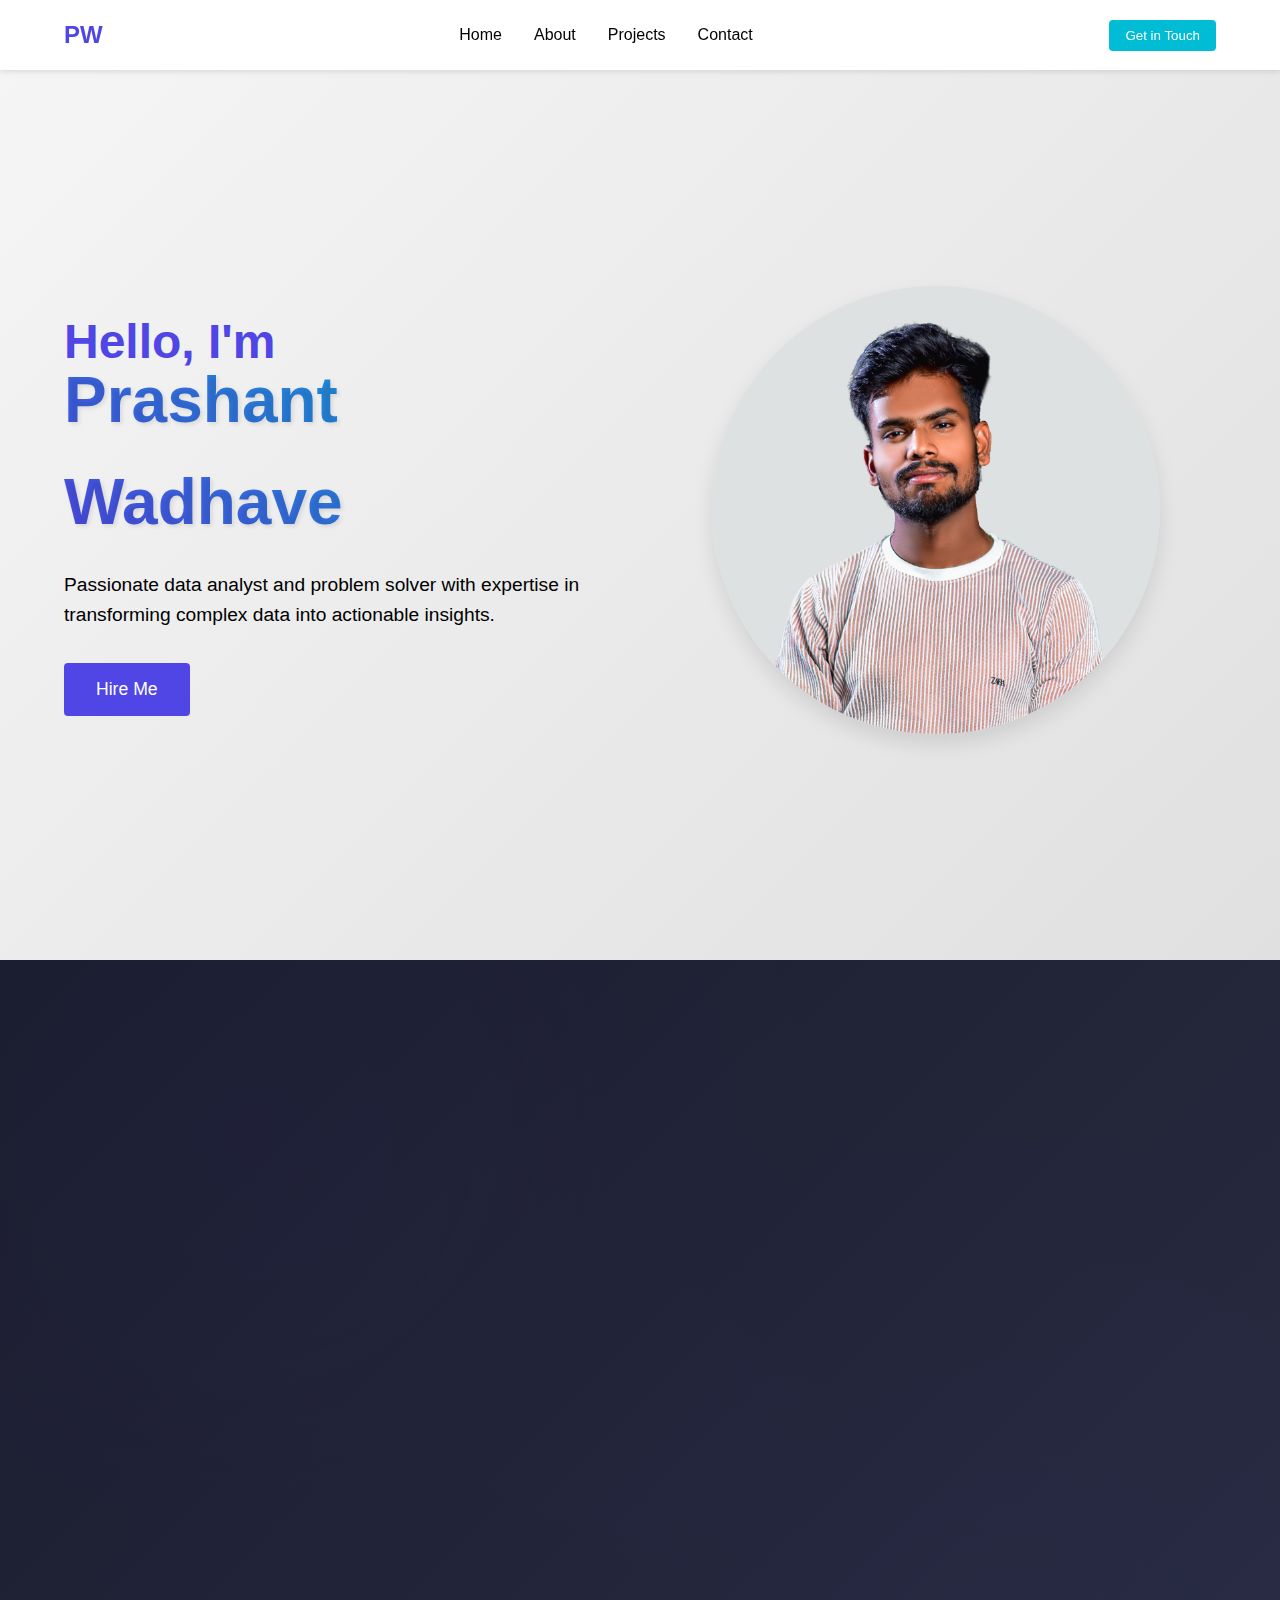
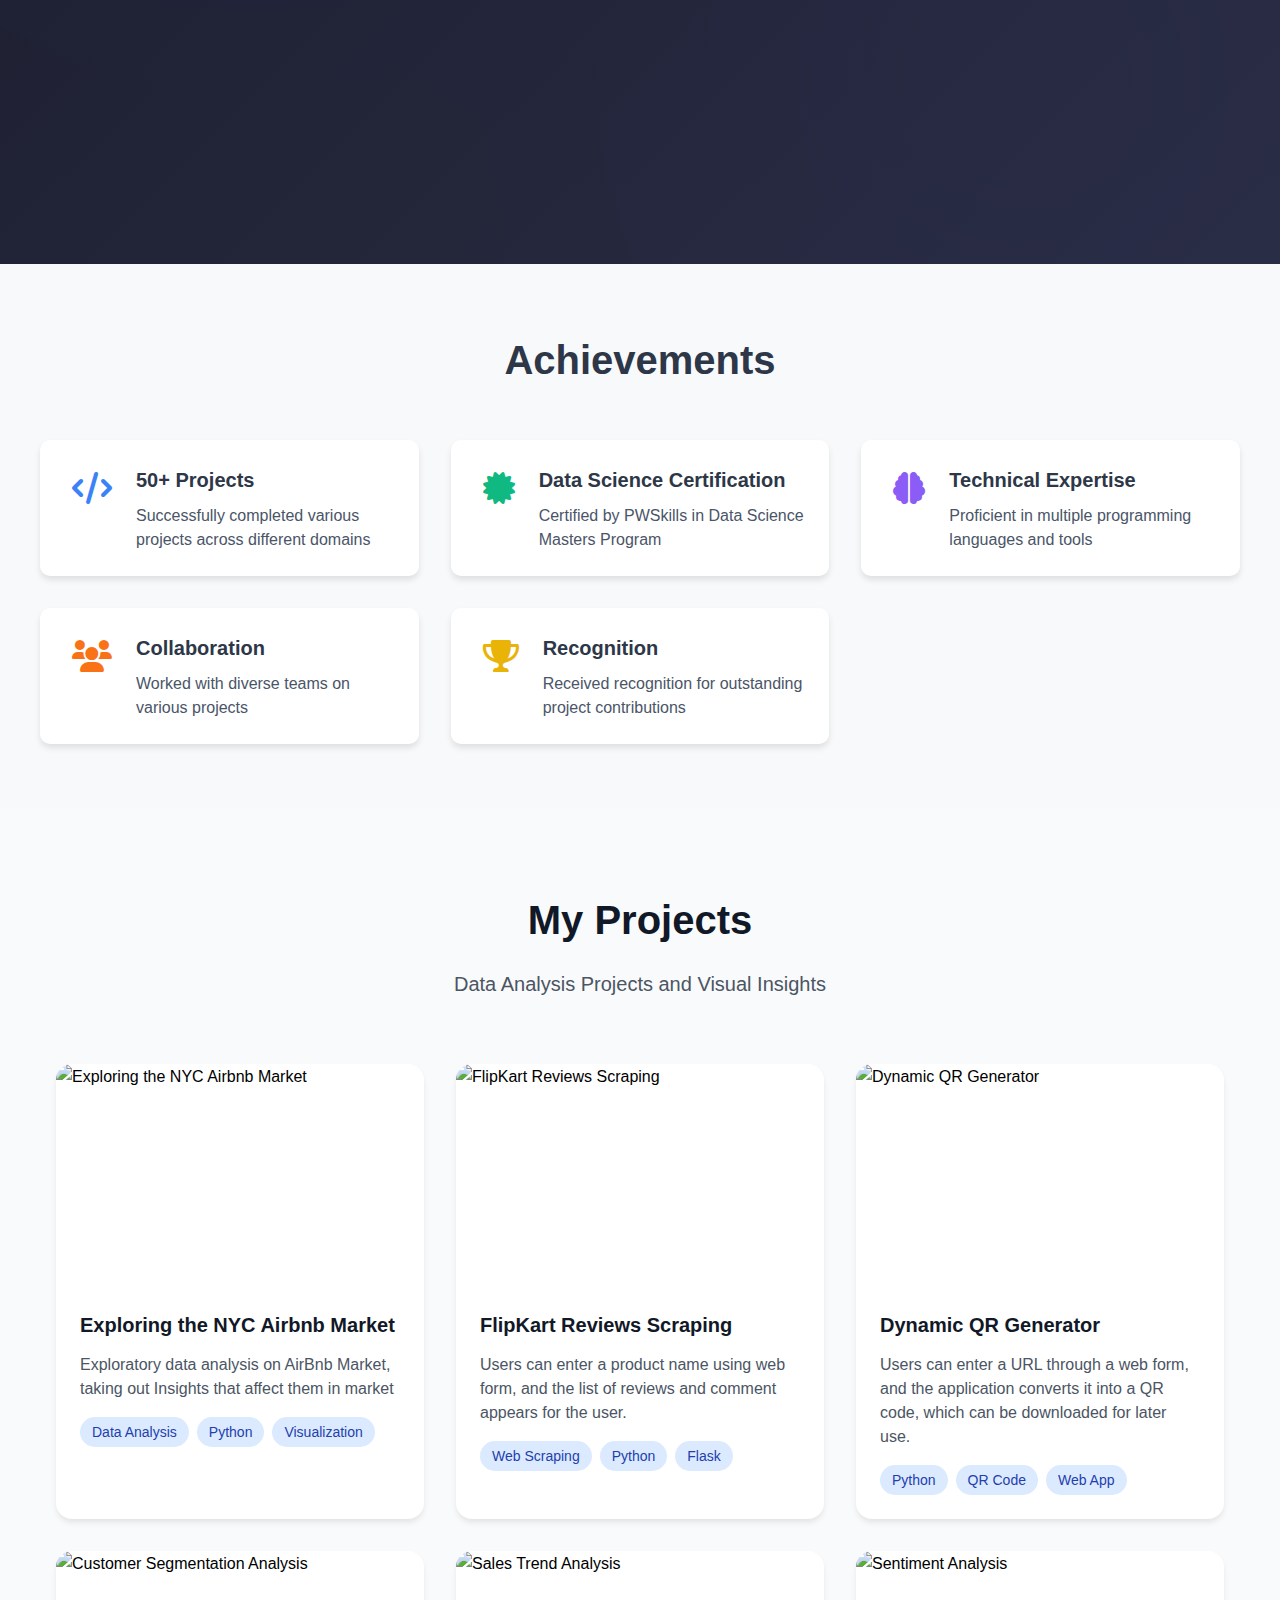
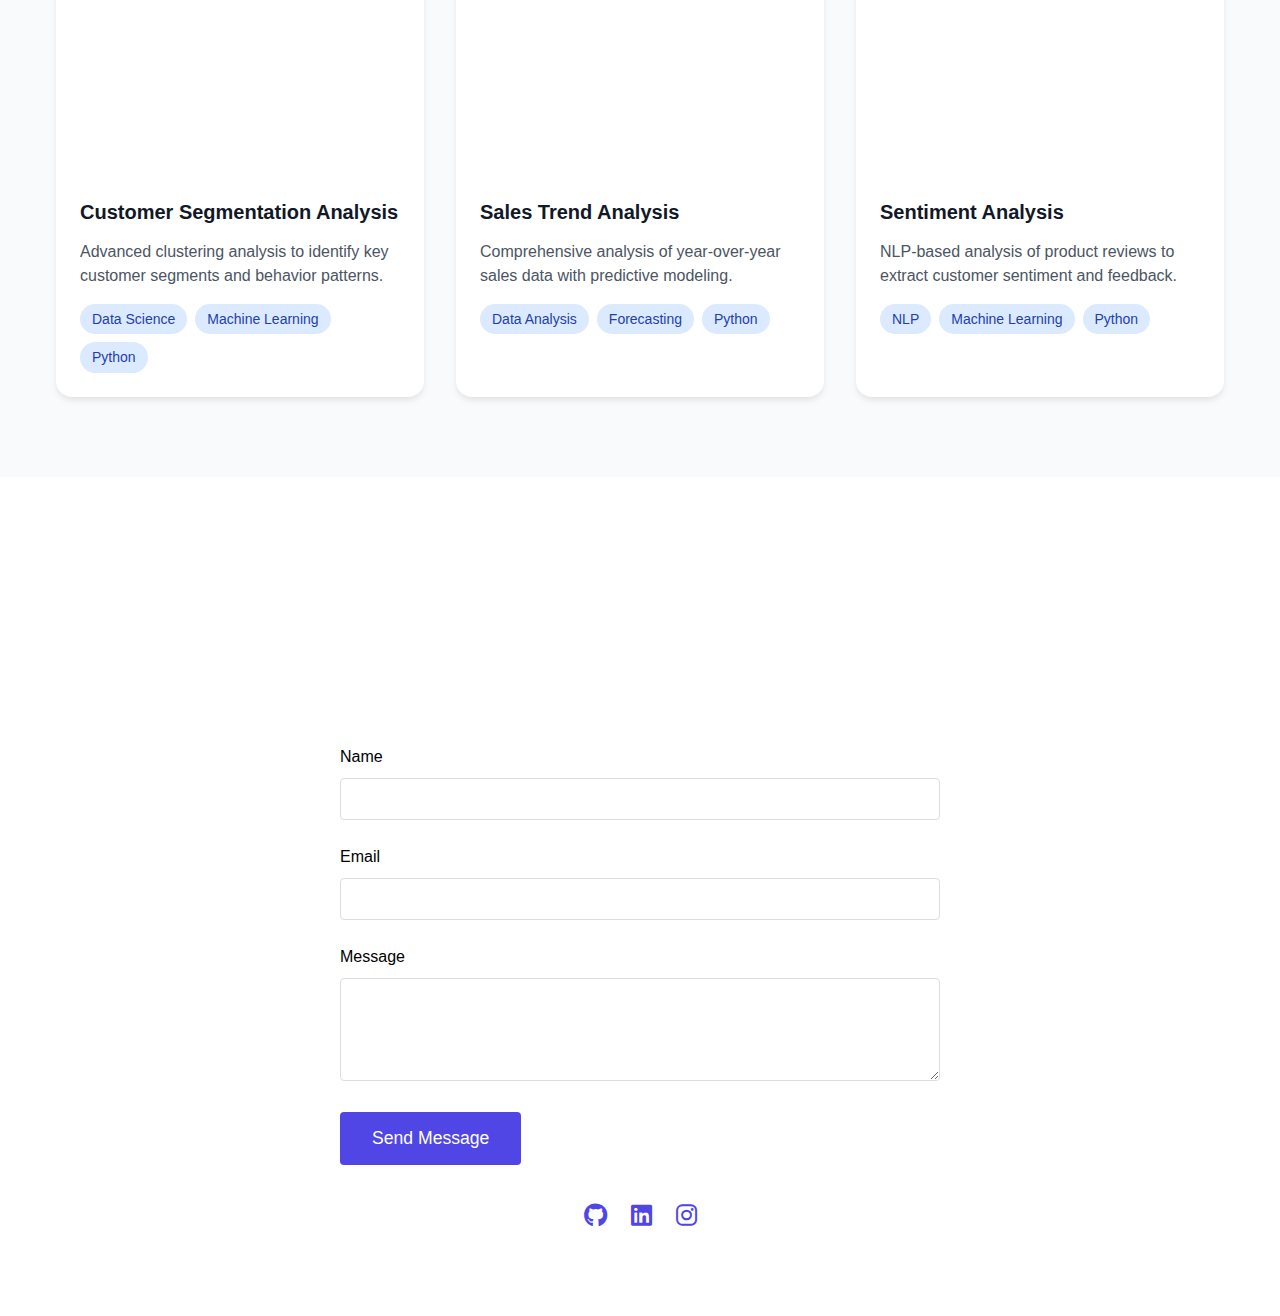
==== commit bb9d54a8: "image updated" ====
--- a/index.html
+++ b/index.html
@@ -8,153 +8,6 @@
     <link href="https://cdnjs.cloudflare.com/ajax/libs/font-awesome/6.0.0/css/all.min.css" rel="stylesheet">
     <link rel="icon" href="./img/favicon.ico" type="image/x-icon">
     <link rel="stylesheet" href="style.css">
-    <style>
-        .projects-section {
-            padding: 5rem 1rem;
-            background-color: #f9fafb;
-        }
-
-        .section-header {
-            text-align: center;
-            max-width: 800px;
-            margin: 0 auto 4rem auto;
-        }
-
-        .section-header h2 {
-            font-size: 2.5rem;
-            color: #111827;
-            margin-bottom: 1rem;
-            font-weight: 700;
-        }
-
-        .section-header p {
-            font-size: 1.25rem;
-            color: #4b5563;
-        }
-
-        .project-grid {
-            display: grid;
-            grid-template-columns: repeat(auto-fit, minmax(300px, 1fr));
-            gap: 2rem;
-            max-width: 1200px;
-            margin: 0 auto;
-            padding: 0 1rem;
-        }
-
-        .project-card {
-            background: white;
-            border-radius: 1rem;
-            overflow: hidden;
-            box-shadow: 0 4px 6px -1px rgba(0, 0, 0, 0.1);
-            transition: all 0.3s ease;
-        }
-
-        .project-card:hover {
-            transform: translateY(-8px);
-            box-shadow: 0 10px 15px -3px rgba(0, 0, 0, 0.1);
-        }
-
-        .project-image-container {
-            position: relative;
-            overflow: hidden;
-            padding-top: 60%;
-        }
-
-        .project-image {
-            position: absolute;
-            top: 0;
-            left: 0;
-            width: 100%;
-            height: 100%;
-            object-fit: cover;
-            transition: transform 0.3s ease;
-        }
-
-        .project-card:hover .project-image {
-            transform: scale(1.1);
-        }
-
-        .project-overlay {
-            position: absolute;
-            top: 0;
-            left: 0;
-            right: 0;
-            bottom: 0;
-            background: rgba(0, 0, 0, 0);
-            display: flex;
-            align-items: center;
-            justify-content: center;
-            gap: 1rem;
-            opacity: 0;
-            transition: all 0.3s ease;
-        }
-
-        .project-card:hover .project-overlay {
-            background: rgba(0, 0, 0, 0.3);
-            opacity: 1;
-        }
-
-        .project-link {
-            background: white;
-            border-radius: 50%;
-            width: 40px;
-            height: 40px;
-            display: flex;
-            align-items: center;
-            justify-content: center;
-            text-decoration: none;
-            color: #111827;
-            transition: all 0.2s ease;
-        }
-
-        .project-link:hover {
-            background: #f3f4f6;
-            transform: scale(1.1);
-        }
-
-        .project-content {
-            padding: 1.5rem;
-        }
-
-        .project-title {
-            font-size: 1.25rem;
-            font-weight: 600;
-            color: #111827;
-            margin-bottom: 0.75rem;
-        }
-
-        .project-description {
-            color: #4b5563;
-            margin-bottom: 1rem;
-            line-height: 1.5;
-        }
-
-        .project-tags {
-            display: flex;
-            flex-wrap: wrap;
-            gap: 0.5rem;
-        }
-
-        .project-tag {
-            background: #dbeafe;
-            color: #1e40af;
-            padding: 0.25rem 0.75rem;
-            border-radius: 9999px;
-            font-size: 0.875rem;
-            font-weight: 500;
-        }
-
-        /* Responsive adjustments */
-        @media (max-width: 768px) {
-            .project-grid {
-                grid-template-columns: repeat(auto-fit, minmax(280px, 1fr));
-            }
-
-            .section-header h2 {
-                font-size: 2rem;
-            }
-        }
-    </style>
   
 </head>
 
@@ -412,7 +265,7 @@
      {
          title: "Dynamic QR Generator",
          description: "Users can enter a URL through a web form, and the application converts it into a QR code, which can be downloaded for later use.",
-         image: "/img/_9119d3ad-0ed8-4828-b1ff-55db3a668a93.jpg",
+         image: "https://images.pexels.com/photos/7843978/pexels-photo-7843978.jpeg?auto=compress&cs=tinysrgb&w=1260&h=750&dpr=1",
          github: "https://github.com/prashdev01/Dynamic-QR-Code-Generator",
          demo: "#",
          tags: ["Python", "QR Code", "Web App"]
--- a/style.css
+++ b/style.css
@@ -372,150 +372,150 @@
 /* Projects Section */
 /* Enhanced Projects Section */
   .projects-section {
-            padding: 5rem 1rem;
-            background-color: #f9fafb;
-        }
-
-        .section-header {
-            text-align: center;
-            max-width: 800px;
-            margin: 0 auto 4rem auto;
-        }
-
-        .section-header h2 {
-            font-size: 2.5rem;
-            color: #111827;
-            margin-bottom: 1rem;
-            font-weight: 700;
-        }
-
-        .section-header p {
-            font-size: 1.25rem;
-            color: #4b5563;
-        }
-
-        .project-grid {
-            display: grid;
-            grid-template-columns: repeat(auto-fit, minmax(300px, 1fr));
-            gap: 2rem;
-            max-width: 1200px;
-            margin: 0 auto;
-            padding: 0 1rem;
-        }
-
-        .project-card {
-            background: white;
-            border-radius: 1rem;
-            overflow: hidden;
-            box-shadow: 0 4px 6px -1px rgba(0, 0, 0, 0.1);
-            transition: all 0.3s ease;
-        }
-
-        .project-card:hover {
-            transform: translateY(-8px);
-            box-shadow: 0 10px 15px -3px rgba(0, 0, 0, 0.1);
-        }
-
-        .project-image-container {
-            position: relative;
-            overflow: hidden;
-            padding-top: 60%;
-        }
-
-        .project-image {
-            position: absolute;
-            top: 0;
-            left: 0;
-            width: 100%;
-            height: 100%;
-            object-fit: cover;
-            transition: transform 0.3s ease;
-        }
-
-        .project-card:hover .project-image {
-            transform: scale(1.1);
-        }
-
-        .project-overlay {
-            position: absolute;
-            top: 0;
-            left: 0;
-            right: 0;
-            bottom: 0;
-            background: rgba(0, 0, 0, 0);
-            display: flex;
-            align-items: center;
-            justify-content: center;
-            gap: 1rem;
-            opacity: 0;
-            transition: all 0.3s ease;
-        }
-
-        .project-card:hover .project-overlay {
-            background: rgba(0, 0, 0, 0.3);
-            opacity: 1;
-        }
-
-        .project-link {
-            background: white;
-            border-radius: 50%;
-            width: 40px;
-            height: 40px;
-            display: flex;
-            align-items: center;
-            justify-content: center;
-            text-decoration: none;
-            color: #111827;
-            transition: all 0.2s ease;
-        }
-
-        .project-link:hover {
-            background: #f3f4f6;
-            transform: scale(1.1);
-        }
-
-        .project-content {
-            padding: 1.5rem;
-        }
-
-        .project-title {
-            font-size: 1.25rem;
-            font-weight: 600;
-            color: #111827;
-            margin-bottom: 0.75rem;
-        }
-
-        .project-description {
-            color: #4b5563;
-            margin-bottom: 1rem;
-            line-height: 1.5;
-        }
-
-        .project-tags {
-            display: flex;
-            flex-wrap: wrap;
-            gap: 0.5rem;
-        }
-
-        .project-tag {
-            background: #dbeafe;
-            color: #1e40af;
-            padding: 0.25rem 0.75rem;
-            border-radius: 9999px;
-            font-size: 0.875rem;
-            font-weight: 500;
-        }
-
-        /* Responsive adjustments */
-        @media (max-width: 768px) {
-            .project-grid {
-                grid-template-columns: repeat(auto-fit, minmax(280px, 1fr));
-            }
-
-            .section-header h2 {
-                font-size: 2rem;
-            }
-        }
+    padding: 5rem 1rem;
+    background-color: #f9fafb;
+}
+
+.section-header {
+    text-align: center;
+    max-width: 800px;
+    margin: 0 auto 4rem auto;
+}
+
+.section-header h2 {
+    font-size: 2.5rem;
+    color: #111827;
+    margin-bottom: 1rem;
+    font-weight: 700;
+}
+
+.section-header p {
+    font-size: 1.25rem;
+    color: #4b5563;
+}
+
+.project-grid {
+    display: grid;
+    grid-template-columns: repeat(auto-fit, minmax(300px, 1fr));
+    gap: 2rem;
+    max-width: 1200px;
+    margin: 0 auto;
+    padding: 0 1rem;
+}
+
+.project-card {
+    background: white;
+    border-radius: 1rem;
+    overflow: hidden;
+    box-shadow: 0 4px 6px -1px rgba(0, 0, 0, 0.1);
+    transition: all 0.3s ease;
+}
+
+.project-card:hover {
+    transform: translateY(-8px);
+    box-shadow: 0 10px 15px -3px rgba(0, 0, 0, 0.1);
+}
+
+.project-image-container {
+    position: relative;
+    overflow: hidden;
+    padding-top: 60%;
+}
+
+.project-image {
+    position: absolute;
+    top: 0;
+    left: 0;
+    width: 100%;
+    height: 100%;
+    object-fit: cover;
+    transition: transform 0.3s ease;
+}
+
+.project-card:hover .project-image {
+    transform: scale(1.1);
+}
+
+.project-overlay {
+    position: absolute;
+    top: 0;
+    left: 0;
+    right: 0;
+    bottom: 0;
+    background: rgba(0, 0, 0, 0);
+    display: flex;
+    align-items: center;
+    justify-content: center;
+    gap: 1rem;
+    opacity: 0;
+    transition: all 0.3s ease;
+}
+
+.project-card:hover .project-overlay {
+    background: rgba(0, 0, 0, 0.3);
+    opacity: 1;
+}
+
+.project-link {
+    background: white;
+    border-radius: 50%;
+    width: 40px;
+    height: 40px;
+    display: flex;
+    align-items: center;
+    justify-content: center;
+    text-decoration: none;
+    color: #111827;
+    transition: all 0.2s ease;
+}
+
+.project-link:hover {
+    background: #f3f4f6;
+    transform: scale(1.1);
+}
+
+.project-content {
+    padding: 1.5rem;
+}
+
+.project-title {
+    font-size: 1.25rem;
+    font-weight: 600;
+    color: #111827;
+    margin-bottom: 0.75rem;
+}
+
+.project-description {
+    color: #4b5563;
+    margin-bottom: 1rem;
+    line-height: 1.5;
+}
+
+.project-tags {
+    display: flex;
+    flex-wrap: wrap;
+    gap: 0.5rem;
+}
+
+.project-tag {
+    background: #dbeafe;
+    color: #1e40af;
+    padding: 0.25rem 0.75rem;
+    border-radius: 9999px;
+    font-size: 0.875rem;
+    font-weight: 500;
+}
+
+/* Responsive adjustments */
+@media (max-width: 768px) {
+    .project-grid {
+        grid-template-columns: repeat(auto-fit, minmax(280px, 1fr));
+    }
+
+    .section-header h2 {
+        font-size: 2rem;
+    }
+}
 
 
 .skills-grid {
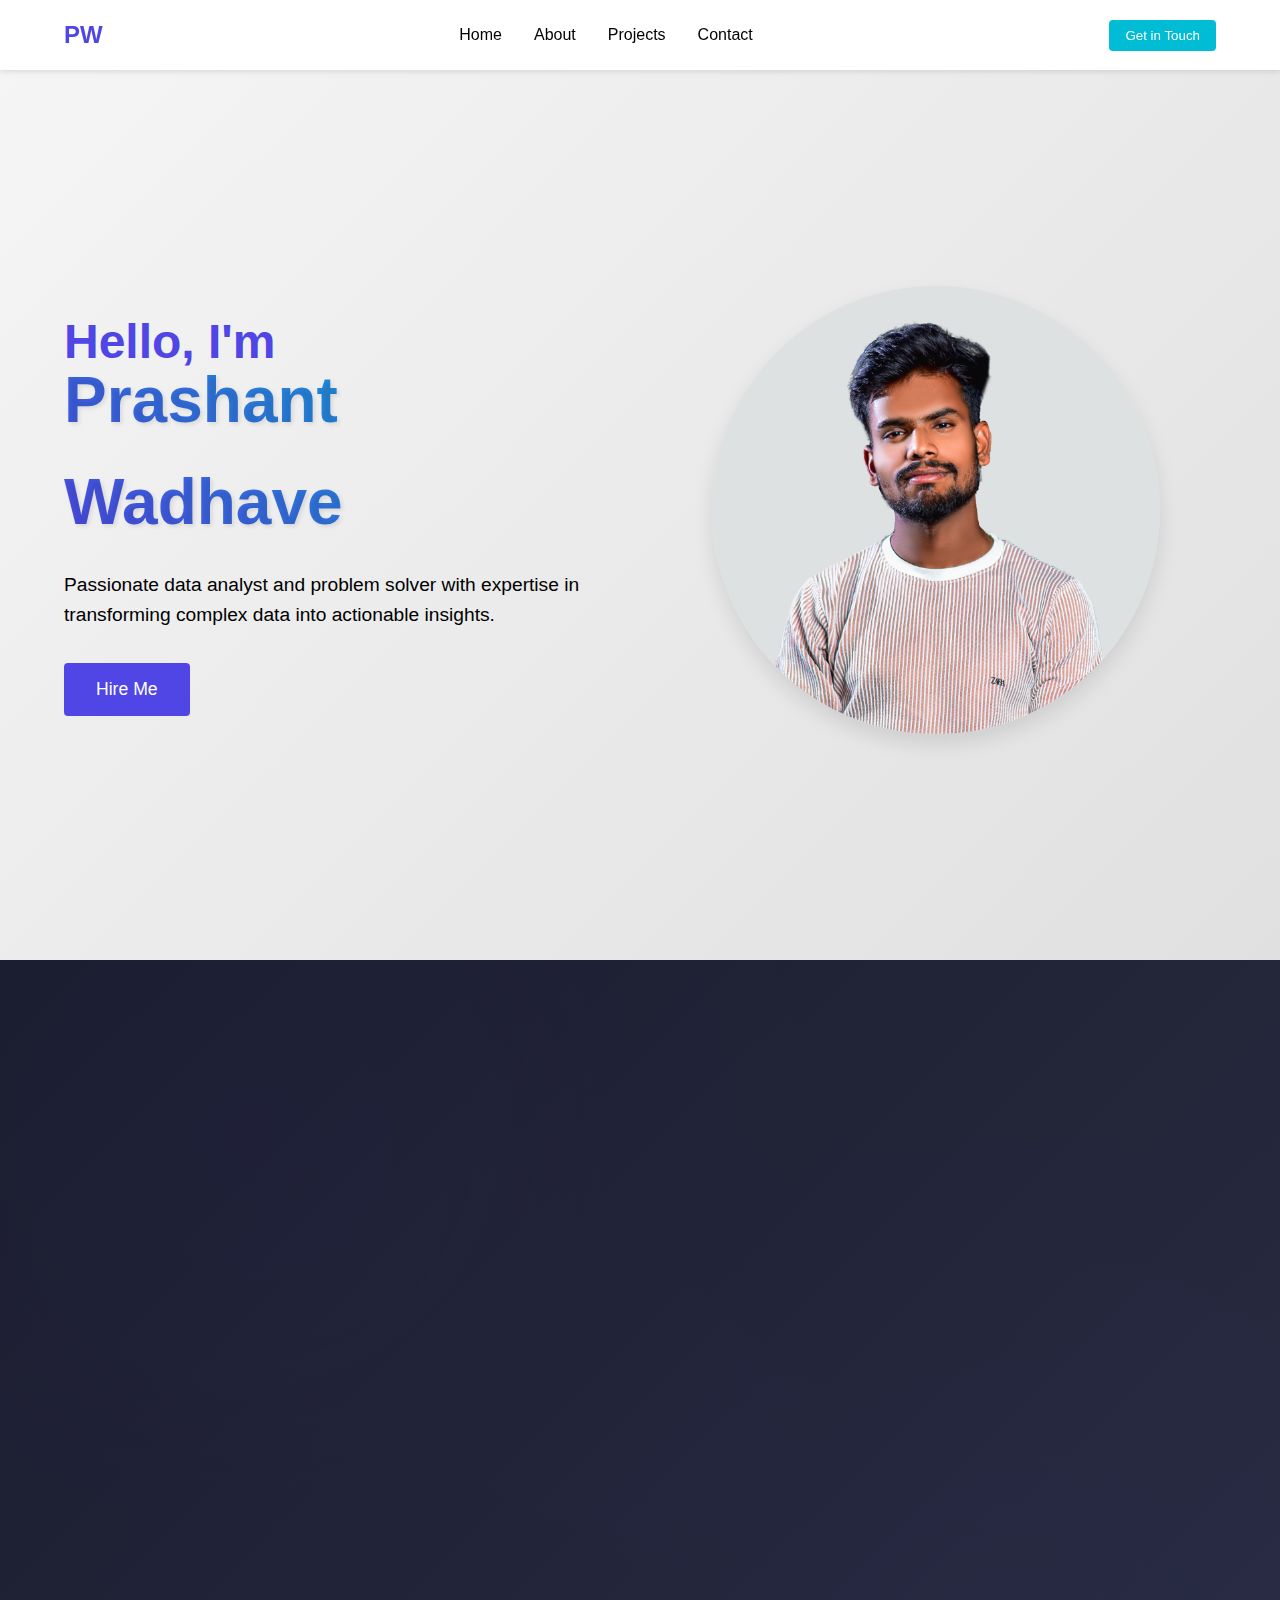
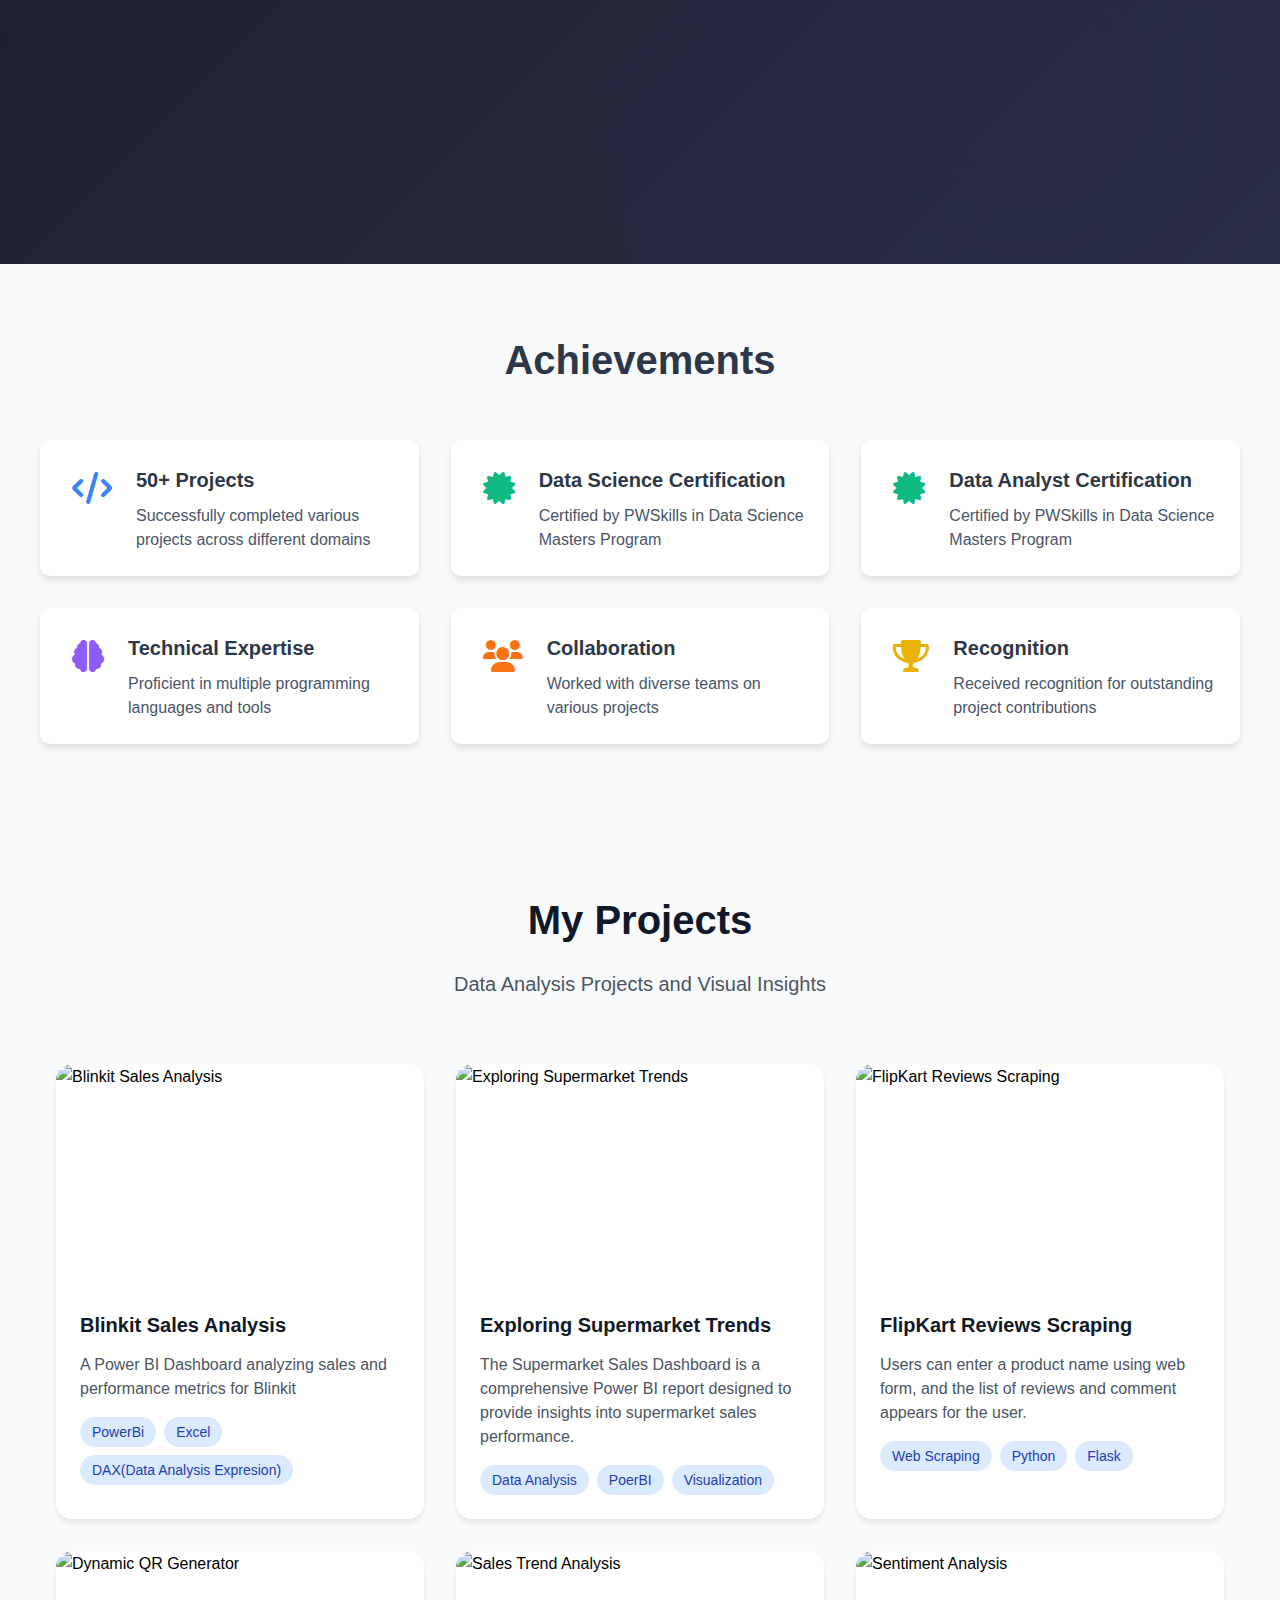
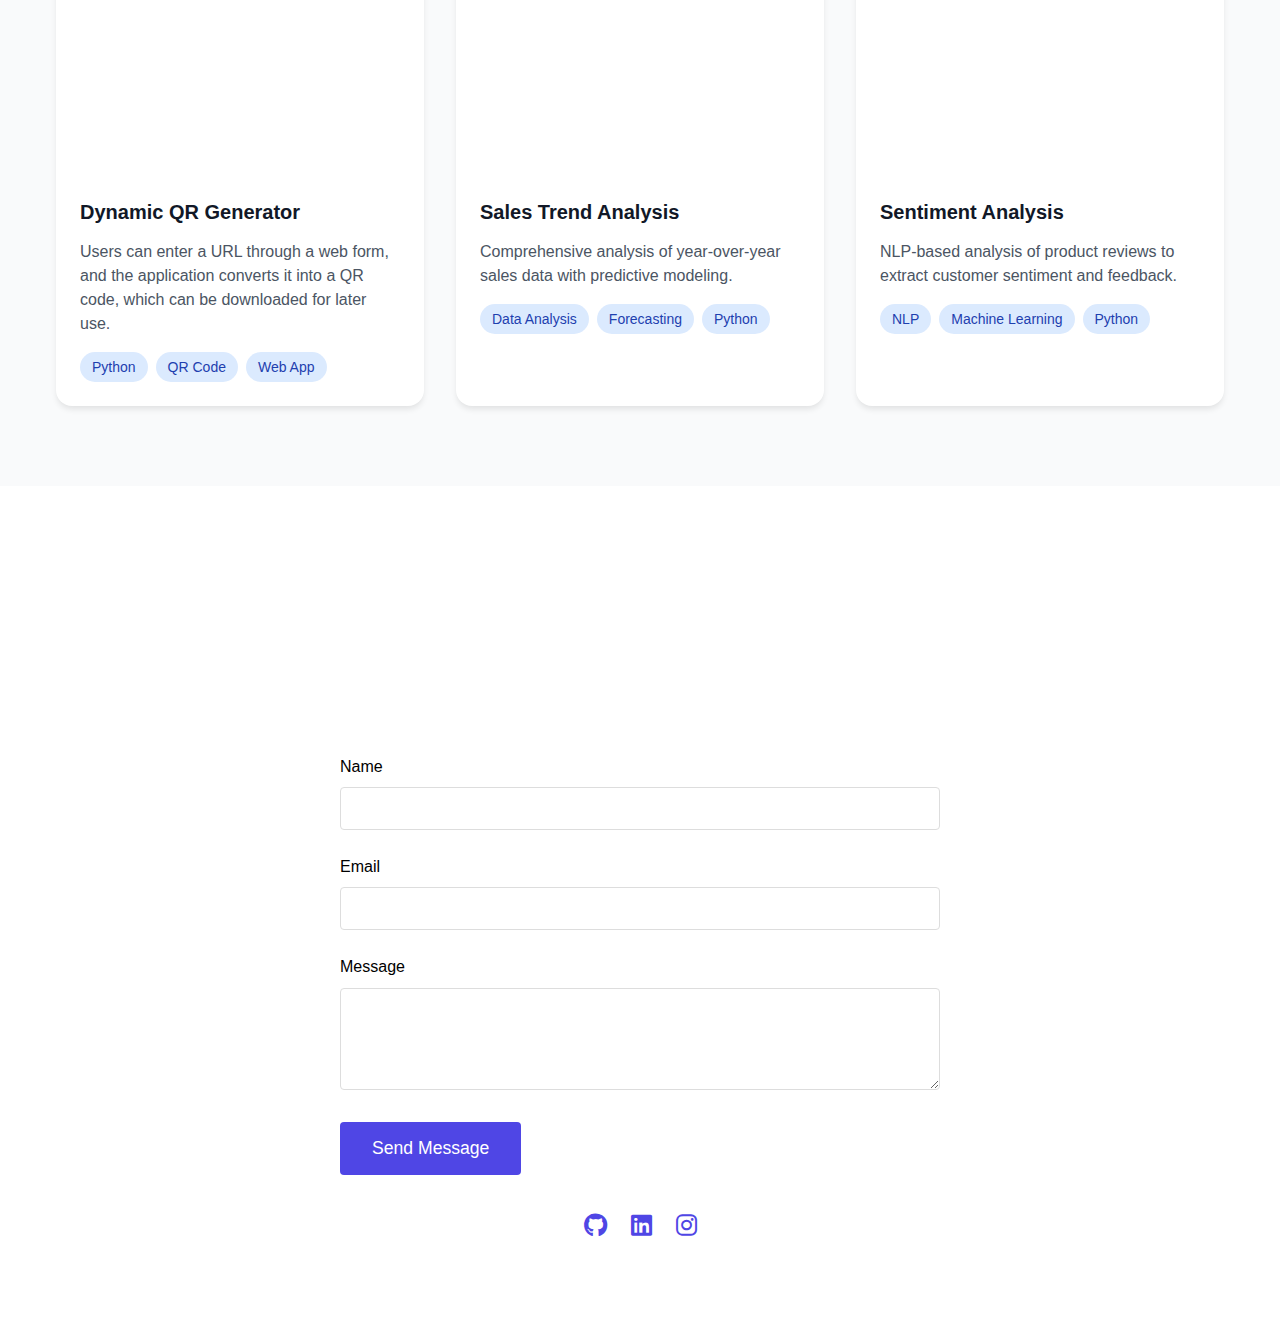
==== commit 60b4003d: "updated two more projects" ====
--- a/index.html
+++ b/index.html
@@ -141,6 +141,15 @@
                         </div>
                     </div>
                 </div>
+                <div class="achievement-card">
+                    <div class="achievement-content">
+                        <i class="icon fas fa-certificate green"></i>
+                        <div class="achievement-text">
+                            <h3>Data Analyst Certification</h3>
+                            <p>Certified by PWSkills in Data Science Masters Program</p>
+                        </div>
+                    </div>
+                </div>
 
                 <div class="achievement-card">
                     <div class="achievement-content">
@@ -247,12 +256,20 @@
      // Project data
      const projects = [
      {
-         title: "Exploring the NYC Airbnb Market",
-         description: "Exploratory data analysis on AirBnb Market, taking out Insights that affect them in market",
-         image: "https://images.pexels.com/photos/5077042/pexels-photo-5077042.jpeg",
-         github: "#",
-         demo: "#",
-         tags: ["Data Analysis", "Python", "Visualization"]
+         title: "Blinkit Sales Analysis",
+         description: "A Power BI Dashboard analyzing sales and performance metrics for Blinkit",
+         image: "https://miro.medium.com/v2/resize:fit:2000/1*80Kt9JhPScpRhmUA-PDn-g.png",
+         github: "https://github.com/prashdev01/Blinkit-sales-Analysis",
+         demo: "",
+         tags: ["PowerBi", "Excel", "DAX(Data Analysis Expresion)"]
+     },
+     {
+         title: "Exploring Supermarket Trends",
+         description: "The Supermarket Sales Dashboard is a comprehensive Power BI report designed to provide insights into supermarket sales performance. ",
+         image: "https://images.unsplash.com/photo-1542838132-92c53300491e?q=80&w=1974&auto=format&fit=crop&ixlib=rb-4.0.3&ixid=M3wxMjA3fDB8MHxwaG90by1wYWdlfHx8fGVufDB8fHx8fA%3D%3D",
+         github: "https://github.com/prashdev01/SuperMarket-Sales",
+         demo: "./projects/nyc.html",
+         tags: ["Data Analysis", "PoerBI", "Visualization"]
      },
      {
          title: "FlipKart Reviews Scraping",
@@ -269,14 +286,6 @@
          github: "https://github.com/prashdev01/Dynamic-QR-Code-Generator",
          demo: "#",
          tags: ["Python", "QR Code", "Web App"]
-     },
-     {
-         title: "Customer Segmentation Analysis",
-         description: "Advanced clustering analysis to identify key customer segments and behavior patterns.",
-         image: "https://images.pexels.com/photos/16282318/pexels-photo-16282318/free-photo-of-a-person-filling-in-documents.jpeg",
-         github: "#",
-         demo: "#",
-         tags: ["Data Science", "Machine Learning", "Python"]
      },
      {
          title: "Sales Trend Analysis",
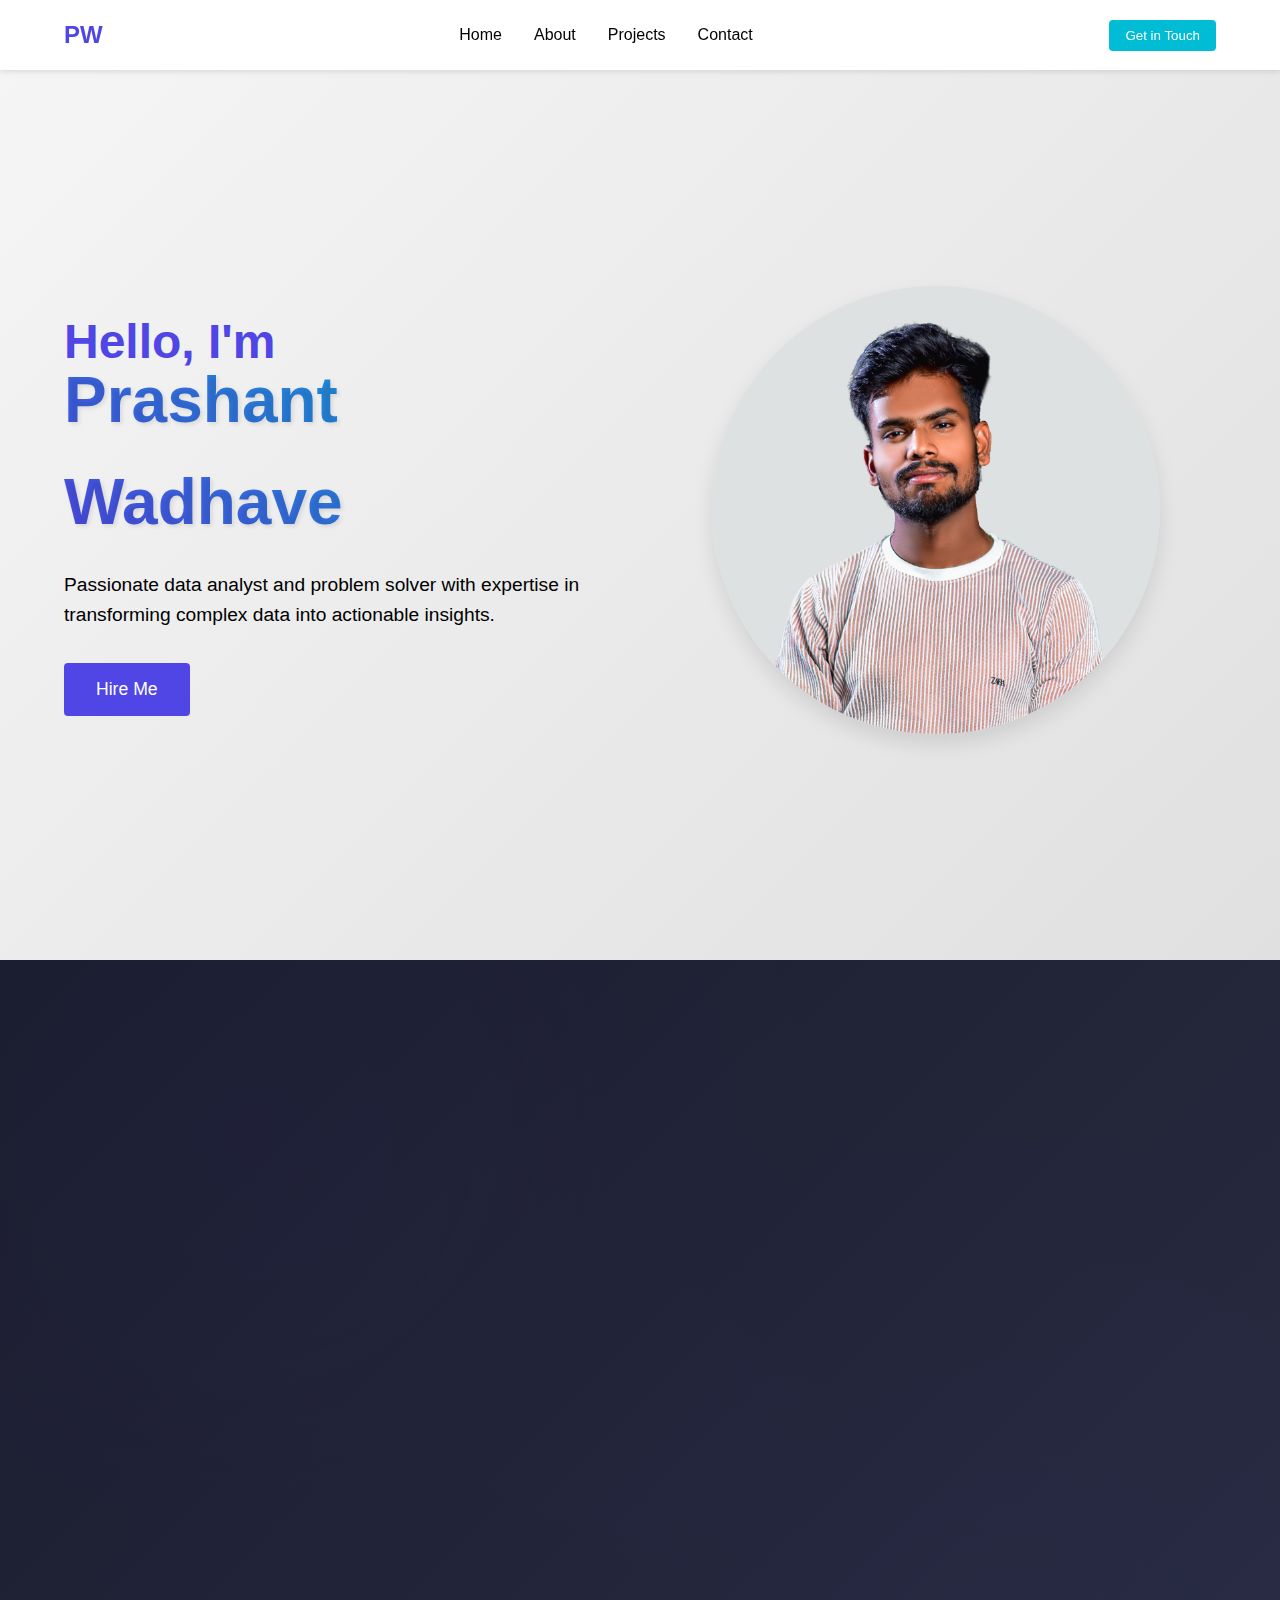
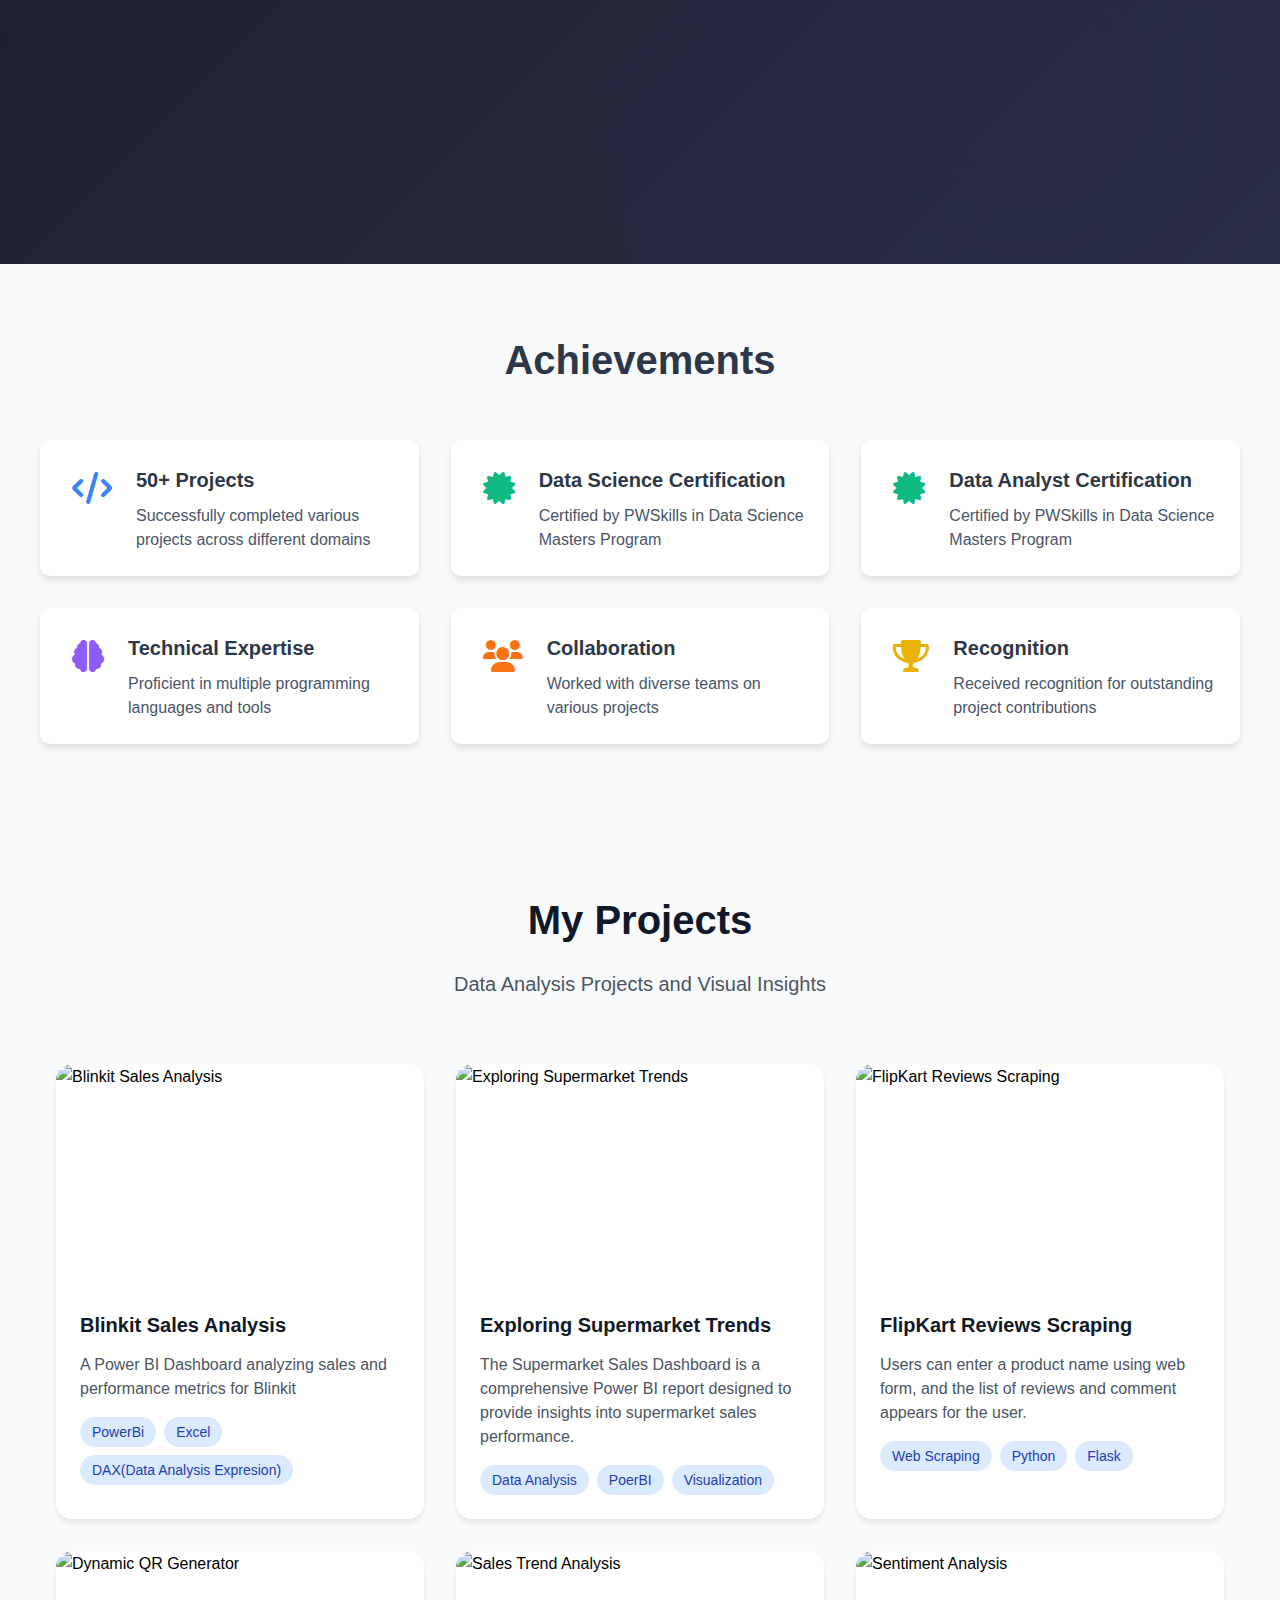
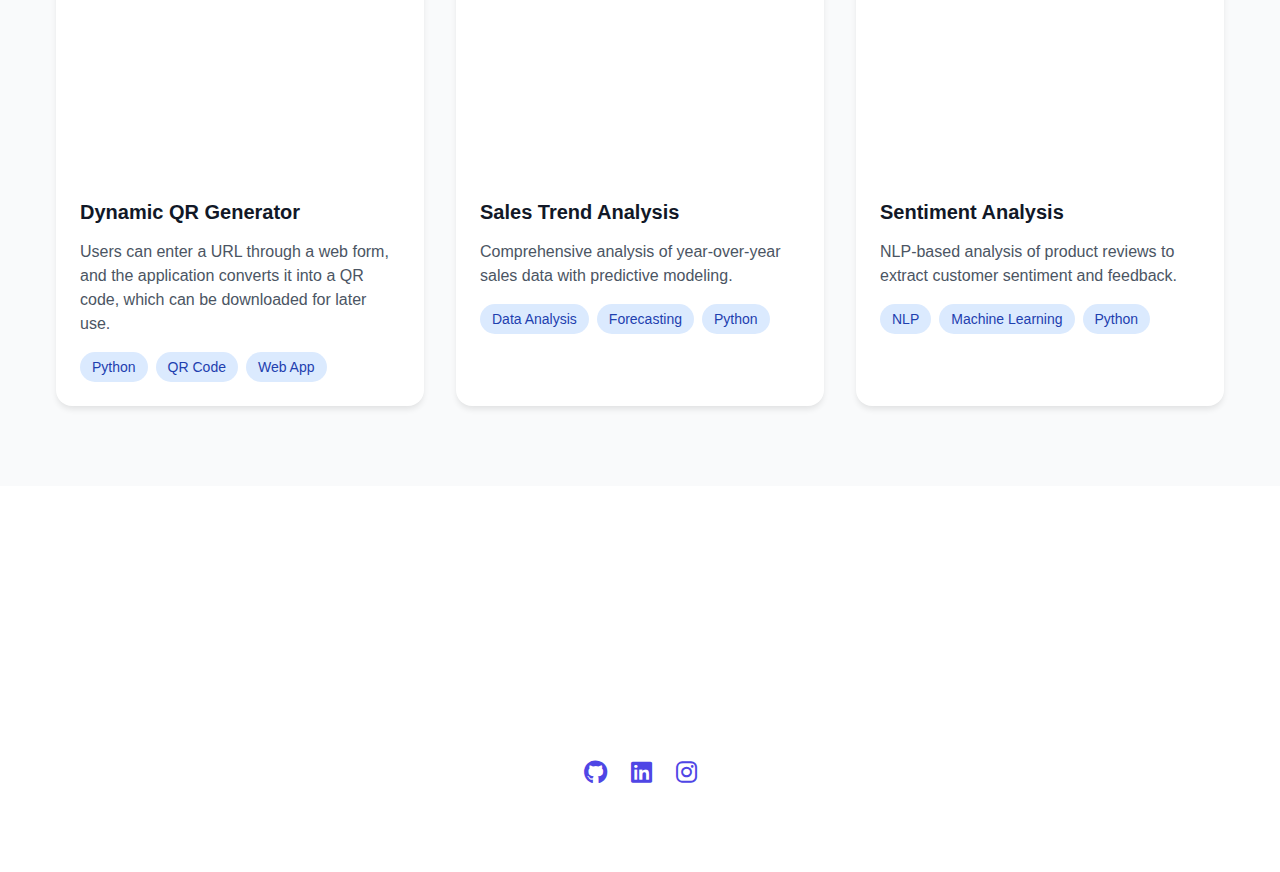
==== commit c85435f3: "Contact Form Disabled" ====
--- a/index.html
+++ b/index.html
@@ -202,7 +202,7 @@
         <h2>Get in Touch</h2>
         <p>Let's discuss how we can work together</p>
     </div>
-    <form class="contact-form">
+    <!-- <form class="contact-form">
         <div class="form-group">
             <label for="name">Name</label>
             <input type="text" id="name" required>
@@ -216,7 +216,7 @@
             <textarea id="message" rows="5" required></textarea>
         </div>
         <button type="submit" class="hire-me">Send Message</button>
-    </form>
+    </form> -->
     <div class="social-links">
         <a href="https://github.com/prashdev01"><i class="fab fa-github"></i></a>
         <a href="https://www.linkedin.com/in/prashant-wadhave-48137625a/"><i class="fab fa-linkedin"></i></a>
@@ -243,12 +243,12 @@
     });
 
     // Form submission handler
-    document.querySelector('.contact-form').addEventListener('submit', function (e) {
+  /*  document.querySelector('.contact-form').addEventListener('submit', function (e) {
         e.preventDefault();
         alert('Thank you for your message! I will get back to you soon.');
         this.reset();
     });
-
+*/
     // Hire Me button handler (you can modify this to download resume)
     document.querySelector('.hire-me').addEventListener('click', function () {
         window.open('./img/prashant_data_analyst.pdf', '_blank');
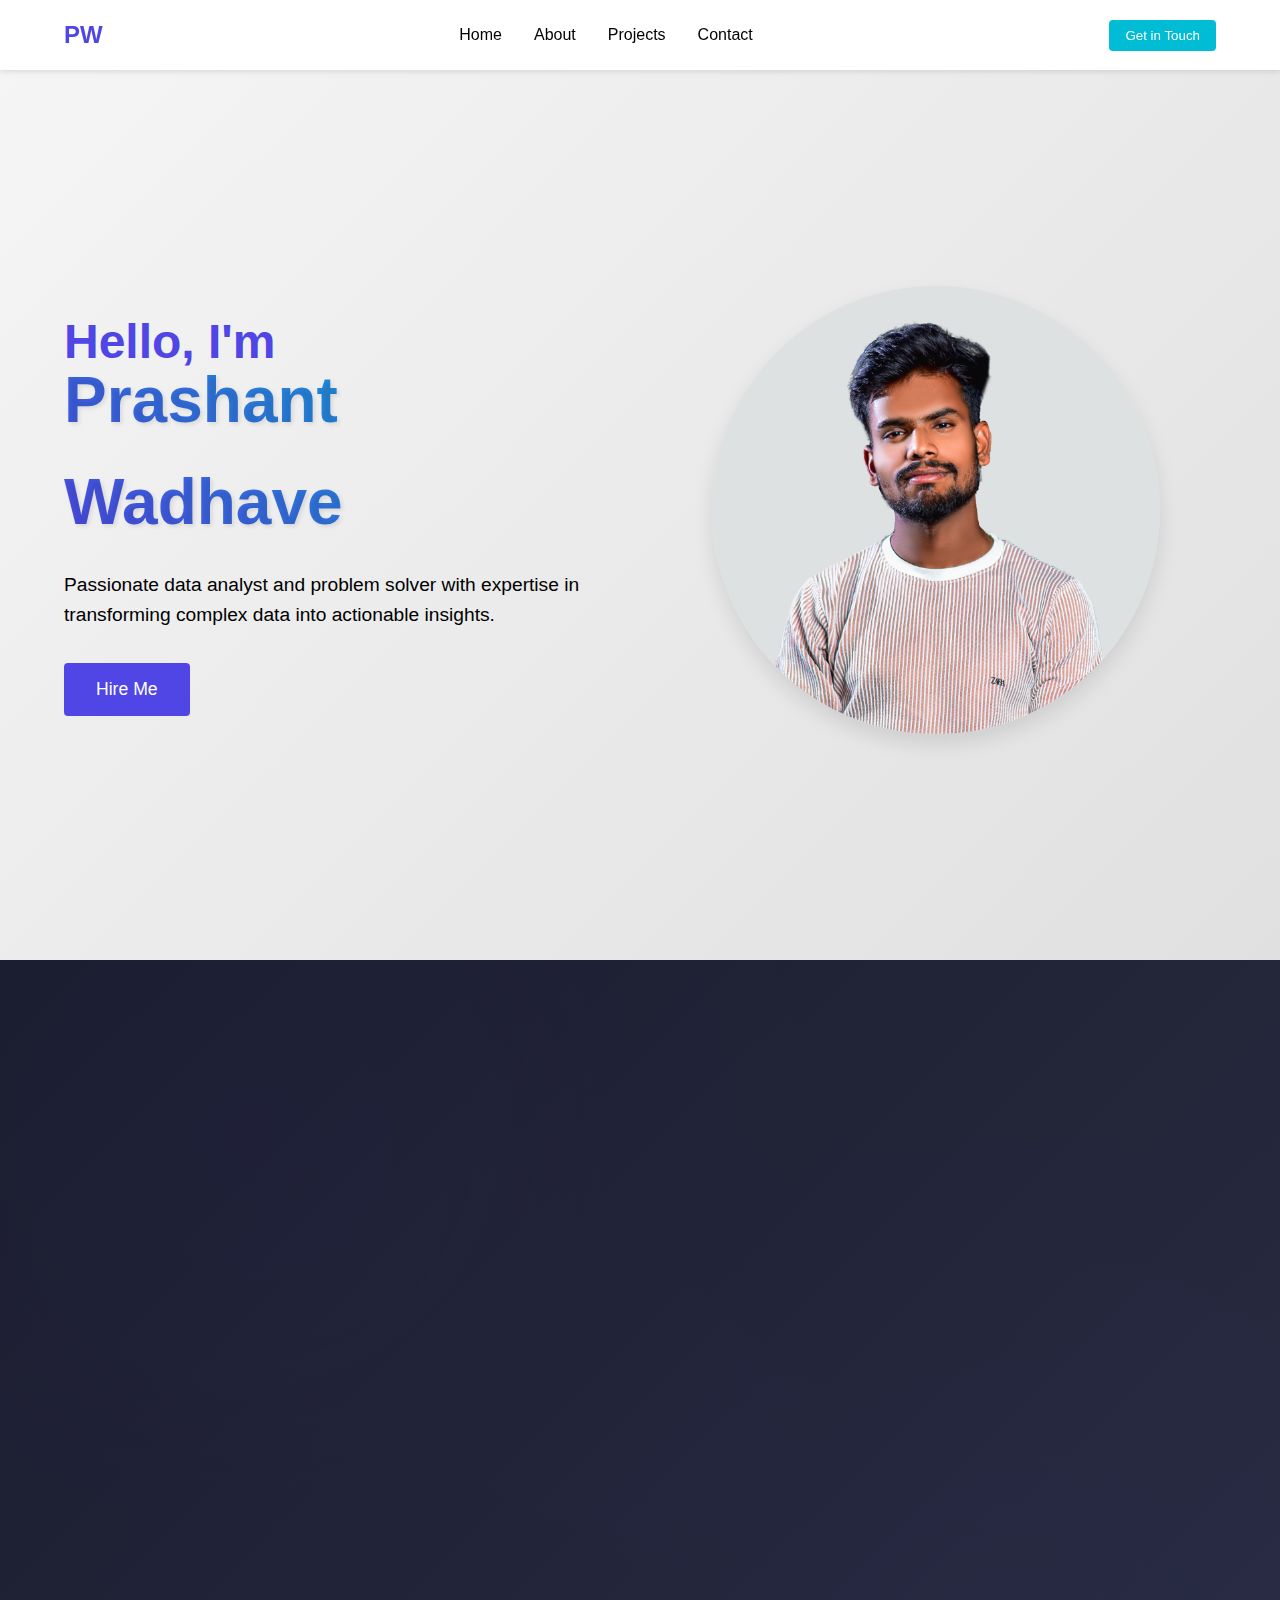
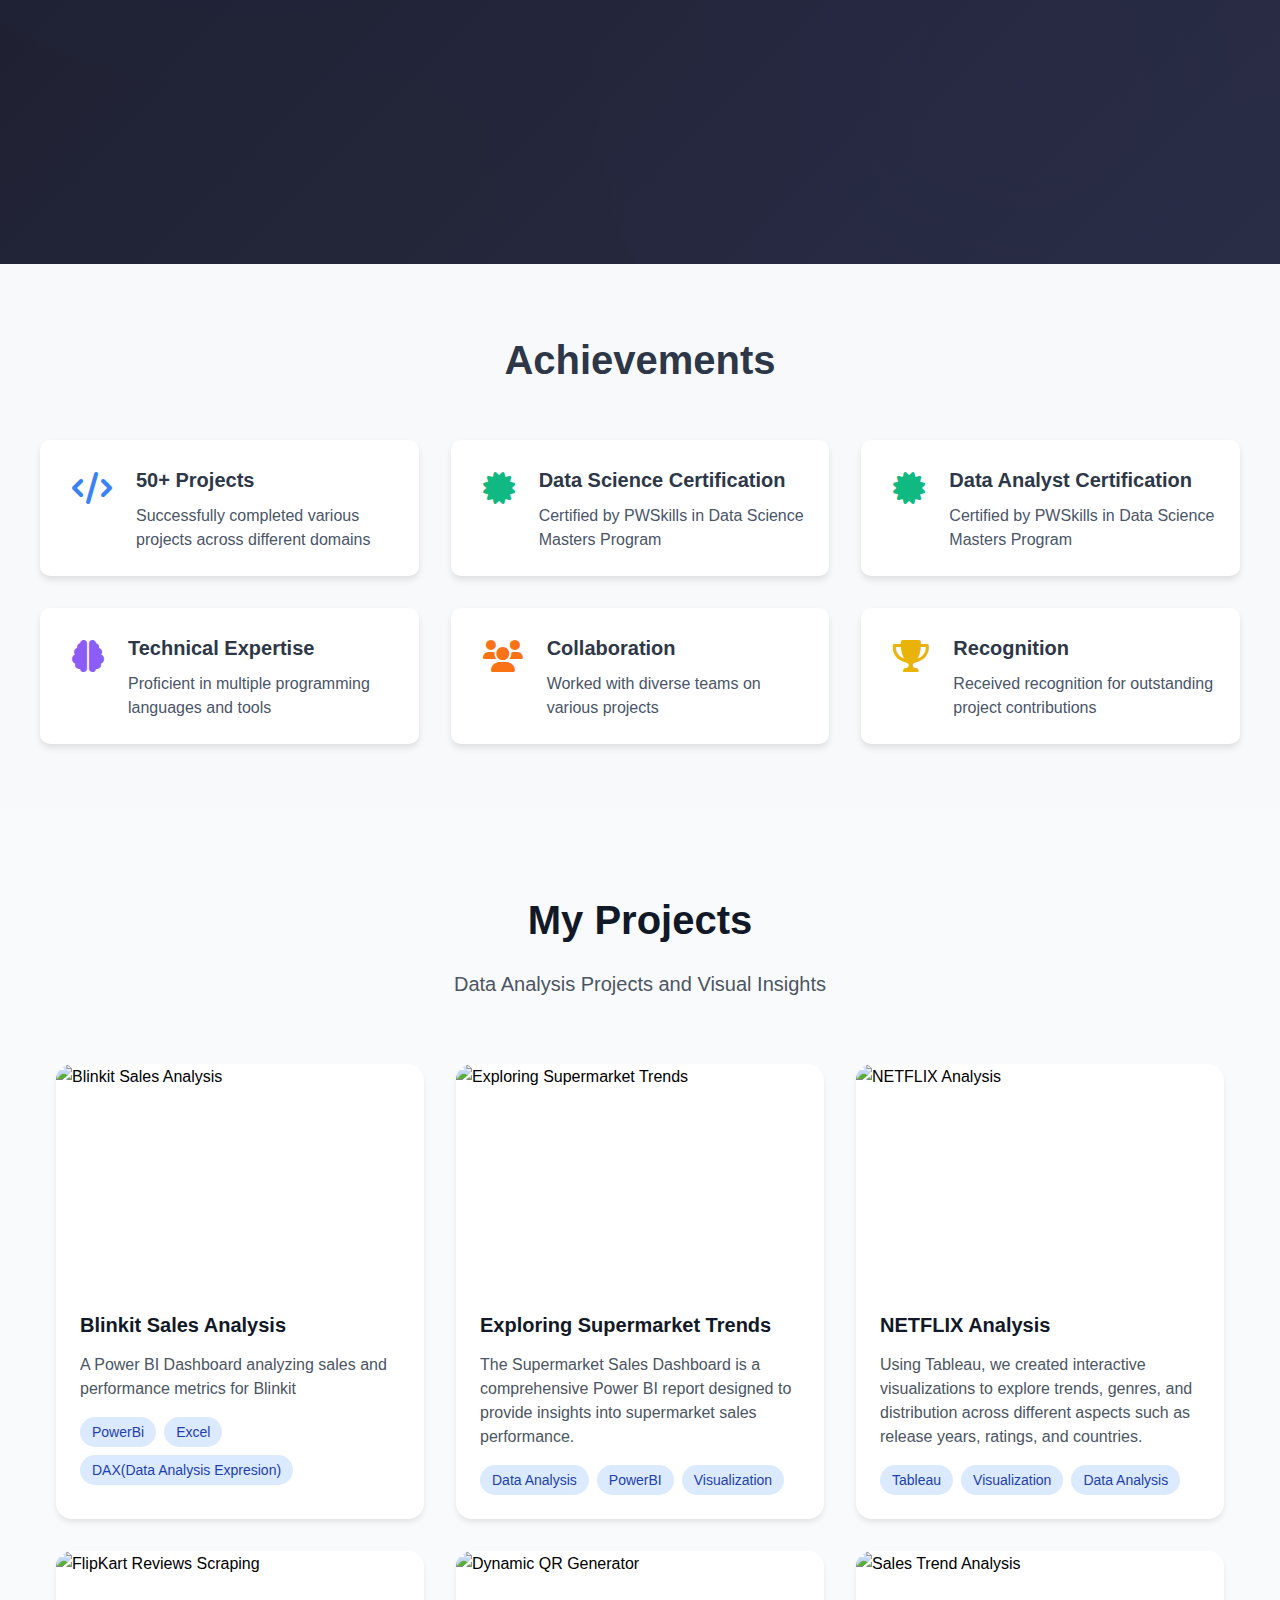
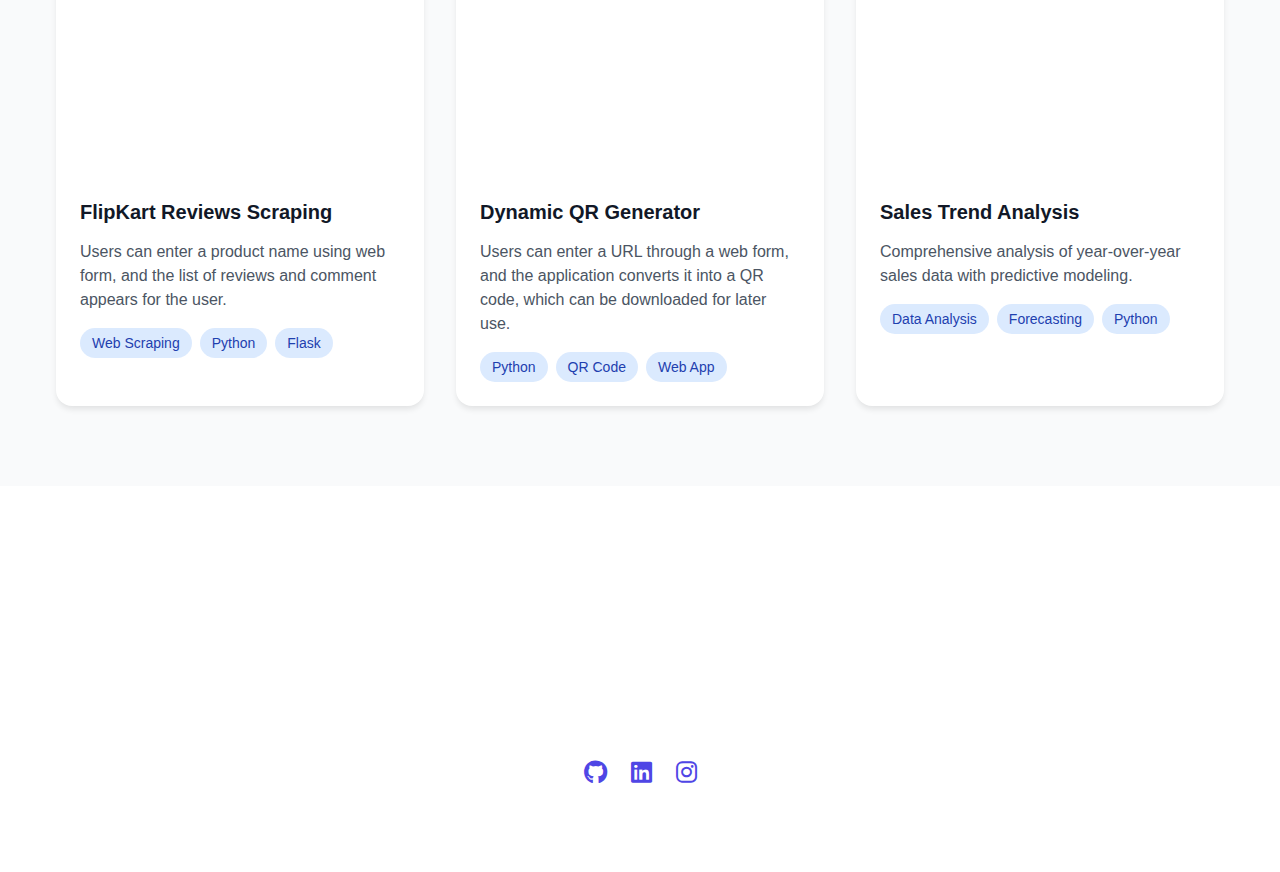
==== commit 78b7e916: "new porjects added" ====
--- a/index.html
+++ b/index.html
@@ -185,7 +185,7 @@
     </section>
 
  
-    <section class="projects-section">
+    <section class="projects-section" id="projects">
         <div class="section-header">
             <h2>My Projects</h2>
             <p>Data Analysis Projects and Visual Insights</p>
@@ -268,8 +268,16 @@
          description: "The Supermarket Sales Dashboard is a comprehensive Power BI report designed to provide insights into supermarket sales performance. ",
          image: "https://images.unsplash.com/photo-1542838132-92c53300491e?q=80&w=1974&auto=format&fit=crop&ixlib=rb-4.0.3&ixid=M3wxMjA3fDB8MHxwaG90by1wYWdlfHx8fGVufDB8fHx8fA%3D%3D",
          github: "https://github.com/prashdev01/SuperMarket-Sales",
-         demo: "./projects/nyc.html",
-         tags: ["Data Analysis", "PoerBI", "Visualization"]
+         demo: "#",
+         tags: ["Data Analysis", "PowerBI", "Visualization"]
+     },
+     {
+         title: "NETFLIX Analysis",
+         description: "Using Tableau, we created interactive visualizations to explore trends, genres, and distribution across different aspects such as release years, ratings, and countries.",
+         image: "https://images.ctfassets.net/y2ske730sjqp/1aONibCke6niZhgPxuiilC/2c401b05a07288746ddf3bd3943fbc76/BrandAssets_Logos_01-Wordmark.jpg?w=940",
+         github: "https://github.com/prashdev01/Nterflix-Analysis",
+         demo: "#",
+         tags: ["Tableau", "Visualization", "Data Analysis"]
      },
      {
          title: "FlipKart Reviews Scraping",
@@ -294,14 +302,6 @@
          github: "#",
          demo: "#",
          tags: ["Data Analysis", "Forecasting", "Python"]
-     },
-     {
-         title: "Sentiment Analysis",
-         description: "NLP-based analysis of product reviews to extract customer sentiment and feedback.",
-         image: "https://images.pexels.com/photos/669612/pexels-photo-669612.jpeg",
-         github: "#",
-         demo: "#",
-         tags: ["NLP", "Machine Learning", "Python"]
      }
  ];
 
